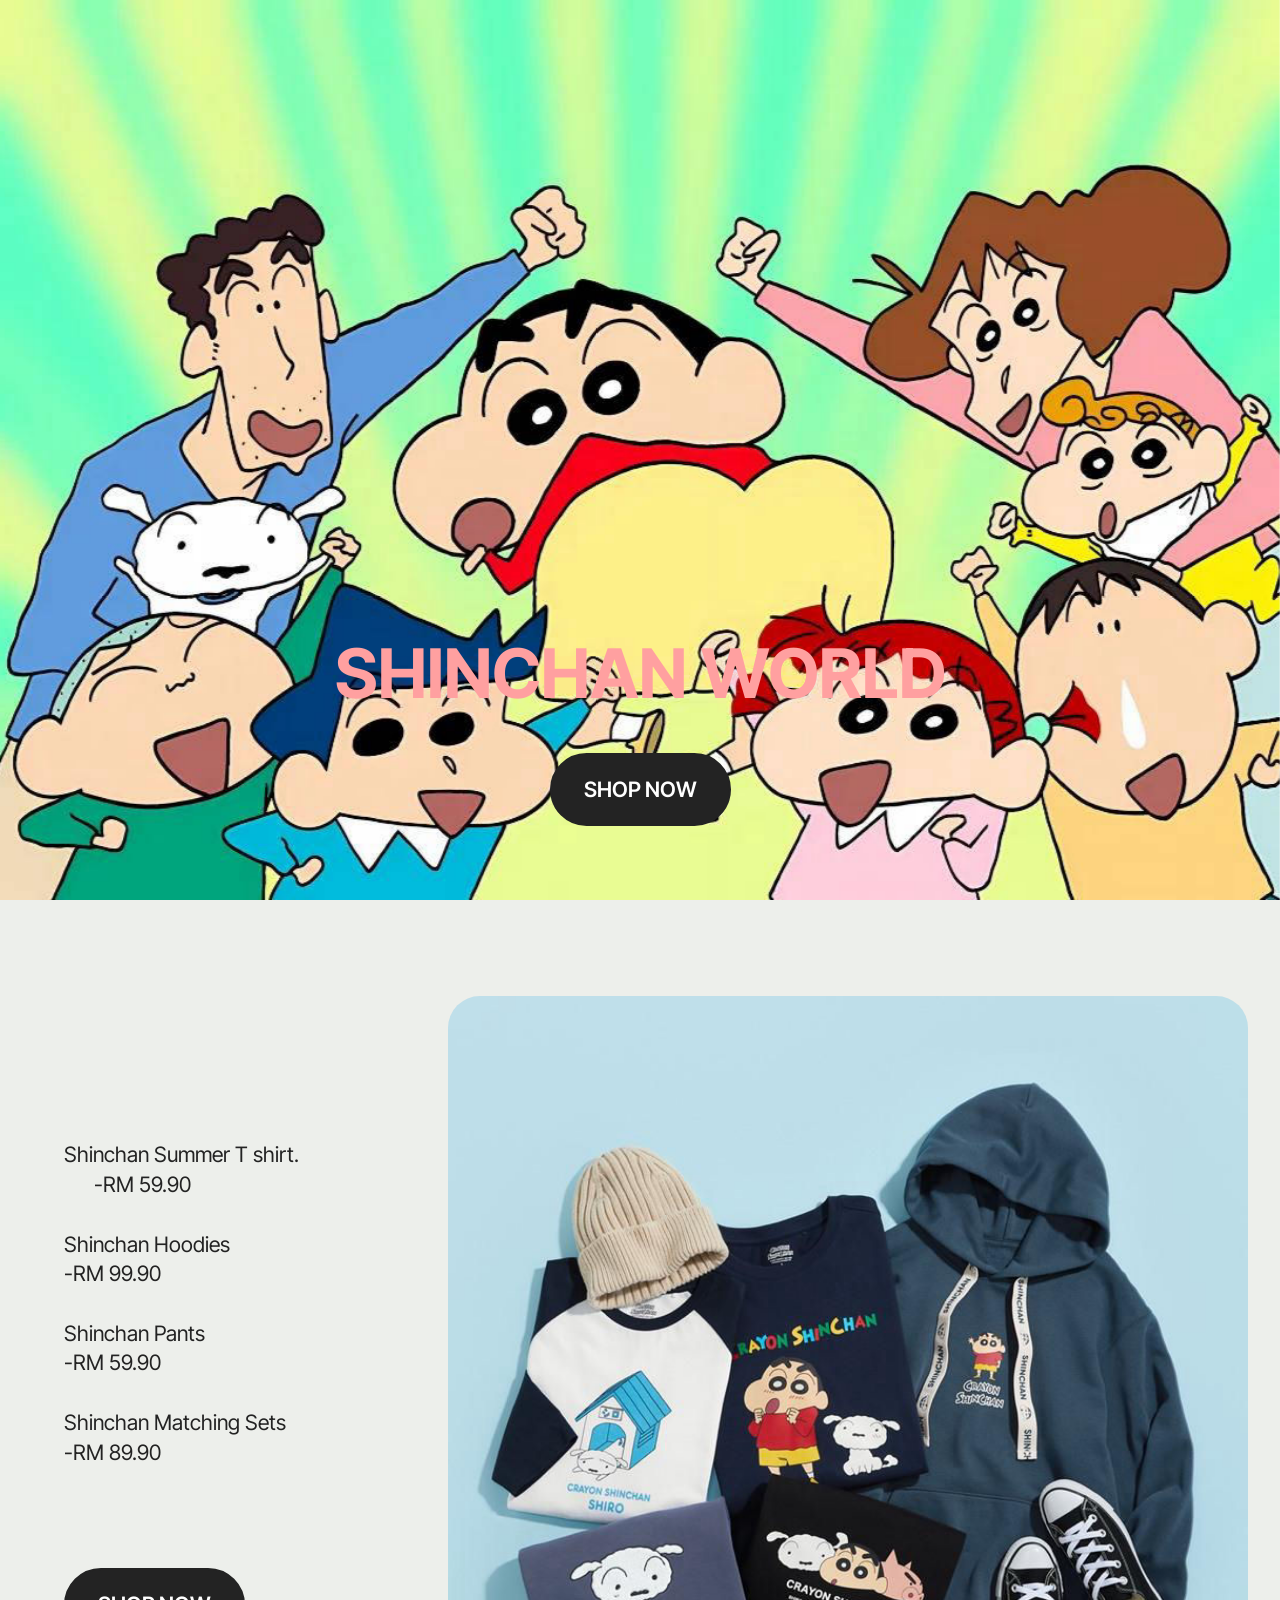
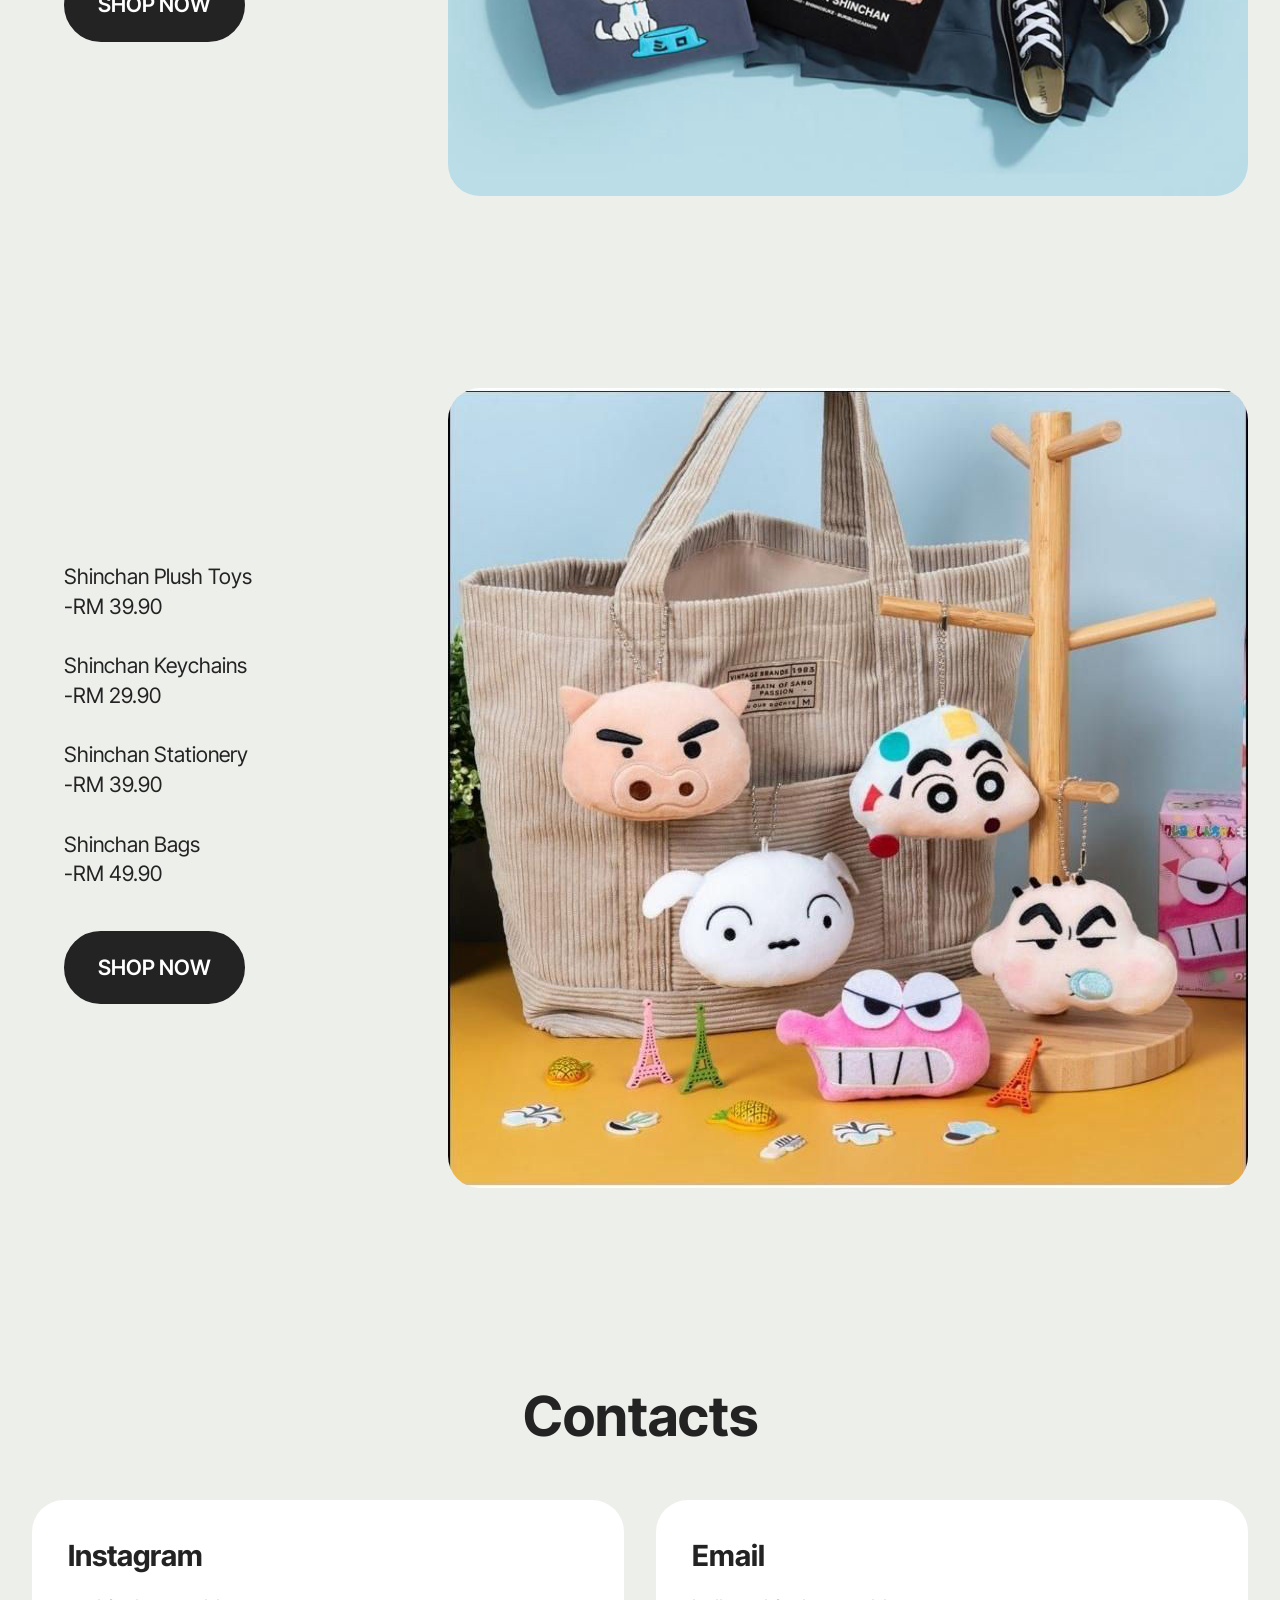
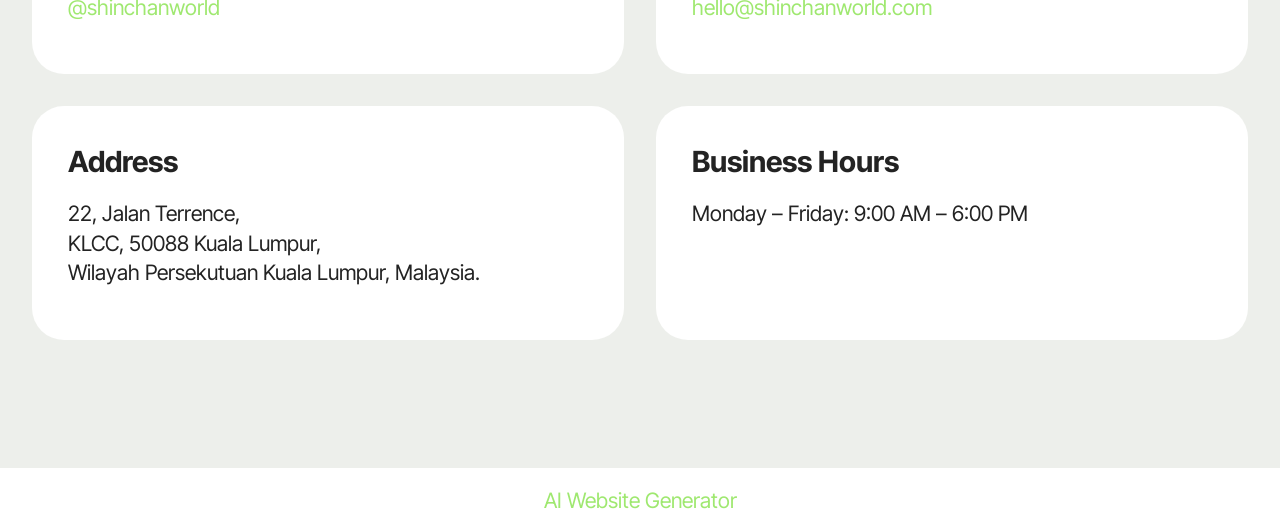
==== page1.html @ 77123be6 "create github pages" ====
<!DOCTYPE html>
<html  >
<head>
  <!-- Site made with Mobirise Website Builder v6.1.12, https://mobirise.com -->
  <meta charset="UTF-8">
  <meta http-equiv="X-UA-Compatible" content="IE=edge">
  <meta name="generator" content="Mobirise v6.1.12, mobirise.com">
  <meta name="viewport" content="width=device-width, initial-scale=1, minimum-scale=1">
  <link rel="shortcut icon" href="assets/images/logo5.png" type="image/x-icon">
  <meta name="description" content="">
  
  
  <title>蜡笔小新</title>
  <link rel="stylesheet" href="assets/bootstrap/css/bootstrap.min.css">
  <link rel="stylesheet" href="assets/parallax/jarallax.css">
  <link rel="stylesheet" href="assets/theme/css/style.css">
  <link rel="preload" href="https://fonts.googleapis.com/css?family=Inter+Tight:100,200,300,400,500,600,700,800,900,100i,200i,300i,400i,500i,600i,700i,800i,900i&display=swap" as="style" onload="this.onload=null;this.rel='stylesheet'">
  <noscript><link rel="stylesheet" href="https://fonts.googleapis.com/css?family=Inter+Tight:100,200,300,400,500,600,700,800,900,100i,200i,300i,400i,500i,600i,700i,800i,900i&display=swap"></noscript>
  <link rel="preload" as="style" href="assets/mobirise/css/mbr-additional.css?v=cLfAwu"><link rel="stylesheet" href="assets/mobirise/css/mbr-additional.css?v=cLfAwu" type="text/css">

  
  
  
</head>
<body>
  
  <section data-bs-version="5.1" class="header16 cid-vxNIsSU00Y mbr-fullscreen mbr-parallax-background" id="header17-8">
  
  
  <div class="container-fluid">
    <div class="row">
      <div class="content-wrap col-12 col-md-12">
        <h1 class="mbr-section-title mbr-fonts-style mbr-white mb-4 display-1">
          <strong><br>SHINCHAN WORLD</strong></h1>
        
        
        <div class="mbr-section-btn"><a class="btn btn-black display-7" href="https://mobiri.se">SHOP NOW</a></div>
      </div>
    </div>
  </div>
</section>

<section data-bs-version="5.1" class="header1 cid-vxNN1zVrYu" id="header01-9">
	

	
	

	<div class="container-fluid">
		<div class="row justify-content-center">
			<div class="col-12 col-md-12 col-lg-8 image-wrapper">
				<img class="w-100" src="assets/images/shinchan2-760x760.jpg" alt="Mobirise Website Builder">
			</div>
			<div class="col-12 col-lg col-md-12">
				<div class="text-wrapper align-left">
					
					<p class="mbr-text mbr-fonts-style mb-4 display-7">Shinchan Summer T shirt.&nbsp; &nbsp; &nbsp; &nbsp; &nbsp; &nbsp; &nbsp; &nbsp; &nbsp; &nbsp; &nbsp; &nbsp; -RM 59.90<br><br>Shinchan&nbsp;Hoodies<br>-RM 99.90<br><br>Shinchan Pants<br>-RM 59.90<br><br>Shinchan Matching Sets<br>-RM 89.90<br><br><br></p>
					<div class="mbr-section-btn mt-3"><a class="btn btn-black display-7" href="https://mobiri.se">SHOP NOW</a></div>
				</div>
			</div>
		</div>
	</div>
</section>

<section data-bs-version="5.1" class="header1 cid-vxNNiabWDd" id="header01-a">
	

	
	

	<div class="container-fluid">
		<div class="row justify-content-center">
			<div class="col-12 col-md-12 col-lg-8 image-wrapper">
				<img class="w-100" src="assets/images/shinchan3-800x800.jpg" alt="Mobirise Website Builder">
			</div>
			<div class="col-12 col-lg col-md-12">
				<div class="text-wrapper align-left">
					
					<p class="mbr-text mbr-fonts-style mb-4 display-7">Shinchan Plush Toys<br>-RM 39.90<br><br>Shinchan Keychains<br>-RM 29.90<br><br>Shinchan Stationery<br>-RM 39.90<br><br>Shinchan Bags<br>-RM 49.90</p>
					<div class="mbr-section-btn mt-3"><a class="btn btn-black display-7" href="https://mobiri.se">SHOP NOW</a></div>
				</div>
			</div>
		</div>
	</div>
</section>

<section data-bs-version="5.1" class="contacts01 cid-vxNNrkTRmN" id="contacts01-b">
    

    
    
    <div class="container">
        <div class="row justify-content-center">
            <div class="col-12 content-head">
                <div class="mbr-section-head mb-5">
                    <h3 class="mbr-section-title mbr-fonts-style align-center mb-0 display-2">
                        <strong>Contacts</strong>
                    </h3>
                    
                </div>
            </div>
        </div>
        <div class="row">
            <div class="item features-without-image col-12 col-md-6 active">
                <div class="item-wrapper">
                    <div class="text-wrapper">
                        <h6 class="card-title mbr-fonts-style mb-3 display-5">
                            <strong>Instagram</strong>
                        </h6>
                        <p class="mbr-text mbr-fonts-style display-7">
                            <a href="tel:+12345678910" class="text-primary">@shinchanworld</a>
                        </p>
                    </div>
                </div>
            </div>
            <div class="item features-without-image col-12 col-md-6">
                <div class="item-wrapper">
                    <div class="text-wrapper">
                        <h6 class="card-title mbr-fonts-style mb-3 display-5">
                            <strong>Email</strong>
                        </h6>
                        <p class="mbr-text mbr-fonts-style display-7">
                            <a href="mailto:info@site.com" class="text-primary">hello@shinchanworld.com</a>
                        </p>
                    </div>
                </div>
            </div>
            <div class="item features-without-image col-12 col-md-6">
                <div class="item-wrapper">
                    <div class="text-wrapper">
                        <h6 class="card-title mbr-fonts-style mb-3 display-5">
                            <strong>Address</strong>
                        </h6>
                        <p class="mbr-text mbr-fonts-style display-7">22, Jalan Terrence,<br>KLCC, 50088 Kuala Lumpur,<br>Wilayah Persekutuan Kuala Lumpur, Malaysia.</p>
                    </div>
                </div>
            </div>
            <div class="item features-without-image col-12 col-md-6">
                <div class="item-wrapper">
                    <div class="text-wrapper">
                        <h6 class="card-title mbr-fonts-style mb-3 display-5"><strong>Business Hours</strong></h6>
                        <p class="mbr-text mbr-fonts-style display-7">
                            Monday – Friday: 9:00 AM – 6:00 PM
                        </p>
                    </div>
                </div>
            </div>
        </div>
    </div>
</section><section class="display-7" style="padding: 0;align-items: center;justify-content: center;flex-wrap: wrap;    align-content: center;display: flex;position: relative;height: 4rem;"><a href="https://mobiri.se/5185870" style="flex: 1 1;height: 4rem;position: absolute;width: 100%;z-index: 1;"><img alt="" style="height: 4rem;" src="[data-uri]"></a><p style="margin: 0;text-align: center;" class="display-7">&#8204;</p><a style="z-index:1" href="https://mobirise.com/builder/ai-website-generator.html">AI Website Generator</a></section><script src="assets/bootstrap/js/bootstrap.bundle.min.js"></script>  <script src="assets/parallax/jarallax.js"></script>  <script src="assets/smoothscroll/smooth-scroll.js"></script>  <script src="assets/ytplayer/index.js"></script>  <script src="assets/theme/js/script.js"></script>  
  
  
</body>
</html>
---- assets/parallax/jarallax.css ----
.jarallax {
    position: relative;
    z-index: 0;
}
.jarallax > .jarallax-img {
    position: absolute;
    object-fit: cover;
    /* support for plugin https://github.com/bfred-it/object-fit-images */
    font-family: 'object-fit: cover;';
    top: 0;
    left: 0;
    width: 100%;
    height: 100%;
    z-index: -1;
}
---- assets/theme/css/style.css ----
@charset "UTF-8";
section {
  background-color: #ffffff;
}

body {
  font-style: normal;
  line-height: 1.5;
  font-weight: 400;
  color: #232323;
  position: relative;
}

button {
  background-color: transparent;
  border-color: transparent;
}

.embla__button,
.carousel-control {
  background-color: #edefea !important;
  opacity: 0.8 !important;
  color: #464845 !important;
  border-color: #edefea !important;
}

.carousel .close,
.modalWindow .close {
  background-color: #edefea !important;
  color: #464845 !important;
  border-color: #edefea !important;
  opacity: 0.8 !important;
}

.carousel .close:hover,
.modalWindow .close:hover {
  opacity: 1 !important;
}

.carousel-indicators li {
  background-color: #edefea !important;
  border: 2px solid #464845 !important;
}

.carousel-indicators li:hover,
.carousel-indicators li:active {
  opacity: 0.8 !important;
}

.embla__button:hover,
.carousel-control:hover {
  background-color: #edefea !important;
  opacity: 1 !important;
}

.modalWindow-video-container {
  height: 80%;
}

section,
.container,
.container-fluid {
  position: relative;
  word-wrap: break-word;
}

a.mbr-iconfont:hover {
  text-decoration: none;
}

.article .lead p,
.article .lead ul,
.article .lead ol,
.article .lead pre,
.article .lead blockquote {
  margin-bottom: 0;
}

a {
  font-style: normal;
  font-weight: 400;
  cursor: pointer;
}
a, a:hover {
  text-decoration: none;
}

.mbr-section-title {
  font-style: normal;
  line-height: 1.3;
}

.mbr-section-subtitle {
  line-height: 1.3;
}

.mbr-text {
  font-style: normal;
  line-height: 1.7;
}

h1,
h2,
h3,
h4,
h5,
h6,
.display-1,
.display-2,
.display-4,
.display-5,
.display-7,
span,
p,
a {
  line-height: 1;
  word-break: break-word;
  word-wrap: break-word;
  font-weight: 400;
}

b,
strong {
  font-weight: bold;
}

input:-webkit-autofill, input:-webkit-autofill:hover, input:-webkit-autofill:focus, input:-webkit-autofill:active {
  transition-delay: 9999s;
  -webkit-transition-property: background-color, color;
  transition-property: background-color, color;
}

textarea[type=hidden] {
  display: none;
}

section {
  background-position: 50% 50%;
  background-repeat: no-repeat;
  background-size: cover;
}
section .mbr-background-video,
section .mbr-background-video-preview {
  position: absolute;
  bottom: 0;
  left: 0;
  right: 0;
  top: 0;
}

.hidden {
  visibility: hidden;
}

.mbr-z-index20 {
  z-index: 20;
}

/*! Base colors */
.mbr-white {
  color: #ffffff;
}

.mbr-black {
  color: #111111;
}

.mbr-bg-white {
  background-color: #ffffff;
}

.mbr-bg-black {
  background-color: #000000;
}

/*! Text-aligns */
.align-left {
  text-align: left;
}

.align-center {
  text-align: center;
}

.align-right {
  text-align: right;
}

/*! Font-weight  */
.mbr-light {
  font-weight: 300;
}

.mbr-regular {
  font-weight: 400;
}

.mbr-semibold {
  font-weight: 500;
}

.mbr-bold {
  font-weight: 700;
}

/*! Media  */
.media-content {
  flex-basis: 100%;
}

.media-container-row {
  display: flex;
  flex-direction: row;
  flex-wrap: wrap;
  justify-content: center;
  align-content: center;
  align-items: start;
}
.media-container-row .media-size-item {
  width: 400px;
}

.media-container-column {
  display: flex;
  flex-direction: column;
  flex-wrap: wrap;
  justify-content: center;
  align-content: center;
  align-items: stretch;
}
.media-container-column > * {
  width: 100%;
}

@media (min-width: 992px) {
  .media-container-row {
    flex-wrap: nowrap;
  }
}
figure {
  margin-bottom: 0;
  overflow: hidden;
}

figure[mbr-media-size] {
  transition: width 0.1s;
}

img,
iframe {
  display: block;
  width: 100%;
}

.card {
  background-color: transparent;
  border: none;
}

.card-box {
  width: 100%;
}

.card-img {
  text-align: center;
  flex-shrink: 0;
  -webkit-flex-shrink: 0;
}

.media {
  max-width: 100%;
  margin: 0 auto;
}

.mbr-figure {
  align-self: center;
}

.media-container > div {
  max-width: 100%;
}

.mbr-figure img,
.card-img img {
  width: 100%;
}

@media (max-width: 991px) {
  .media-size-item {
    width: auto !important;
  }
  .media {
    width: auto;
  }
  .mbr-figure {
    width: 100% !important;
  }
}
/*! Buttons */
.mbr-section-btn {
  margin-left: -0.6rem;
  margin-right: -0.6rem;
  font-size: 0;
}

.btn {
  font-weight: 600;
  border-width: 1px;
  font-style: normal;
  margin: 0.6rem 0.6rem;
  white-space: normal;
  transition: all 0.2s ease-in-out;
  display: inline-flex;
  align-items: center;
  justify-content: center;
  word-break: break-word;
}

.btn-sm {
  font-weight: 600;
  letter-spacing: 0px;
  transition: all 0.3s ease-in-out;
}

.btn-md {
  font-weight: 600;
  letter-spacing: 0px;
  transition: all 0.3s ease-in-out;
}

.btn-lg {
  font-weight: 600;
  letter-spacing: 0px;
  transition: all 0.3s ease-in-out;
}

.btn-form {
  margin: 0;
}
.btn-form:hover {
  cursor: pointer;
}

nav .mbr-section-btn {
  margin-left: 0rem;
  margin-right: 0rem;
}

/*! Btn icon margin */
.btn .mbr-iconfont,
.btn.btn-sm .mbr-iconfont {
  order: 1;
  cursor: pointer;
  margin-left: 0.5rem;
  vertical-align: sub;
}

.btn.btn-md .mbr-iconfont,
.btn.btn-md .mbr-iconfont {
  margin-left: 0.8rem;
}

.mbr-regular {
  font-weight: 400;
}

.mbr-semibold {
  font-weight: 500;
}

.mbr-bold {
  font-weight: 700;
}

[type=submit] {
  -webkit-appearance: none;
}

/*! Full-screen */
.mbr-fullscreen .mbr-overlay {
  min-height: 100vh;
}

.mbr-fullscreen {
  display: flex;
  display: -moz-flex;
  display: -ms-flex;
  display: -o-flex;
  align-items: center;
  min-height: 100vh;
  padding-top: 3rem;
  padding-bottom: 3rem;
}

/*! Map */
.map {
  height: 25rem;
  position: relative;
}
.map iframe {
  width: 100%;
  height: 100%;
}

/*! Scroll to top arrow */
.mbr-arrow-up {
  bottom: 25px;
  right: 90px;
  position: fixed;
  text-align: right;
  z-index: 5000;
  color: #ffffff;
  font-size: 22px;
}

.mbr-arrow-up a {
  background: rgba(0, 0, 0, 0.2);
  border-radius: 50%;
  color: #fff;
  display: inline-block;
  height: 60px;
  width: 60px;
  border: 2px solid #fff;
  outline-style: none !important;
  position: relative;
  text-decoration: none;
  transition: all 0.3s ease-in-out;
  cursor: pointer;
  text-align: center;
}
.mbr-arrow-up a:hover {
  background-color: rgba(0, 0, 0, 0.4);
}
.mbr-arrow-up a i {
  line-height: 60px;
}

.mbr-arrow-up-icon {
  display: block;
  color: #fff;
}

.mbr-arrow-up-icon::before {
  content: "›";
  display: inline-block;
  font-family: serif;
  font-size: 22px;
  line-height: 1;
  font-style: normal;
  position: relative;
  top: 6px;
  left: -4px;
  transform: rotate(-90deg);
}

/*! Arrow Down */
.mbr-arrow {
  position: absolute;
  bottom: 45px;
  left: 50%;
  width: 60px;
  height: 60px;
  cursor: pointer;
  background-color: rgba(80, 80, 80, 0.5);
  border-radius: 50%;
  transform: translateX(-50%);
}
@media (max-width: 767px) {
  .mbr-arrow {
    display: none;
  }
}
.mbr-arrow > a {
  display: inline-block;
  text-decoration: none;
  outline-style: none;
  animation: arrowdown 1.7s ease-in-out infinite;
  color: #ffffff;
}
.mbr-arrow > a > i {
  position: absolute;
  top: -2px;
  left: 15px;
  font-size: 2rem;
}

#scrollToTop a i::before {
  content: "";
  position: absolute;
  display: block;
  border-bottom: 2.5px solid #fff;
  border-left: 2.5px solid #fff;
  width: 27.8%;
  height: 27.8%;
  left: 50%;
  top: 51%;
  transform: translateY(-30%) translateX(-50%) rotate(135deg);
}

@keyframes arrowdown {
  0% {
    transform: translateY(0px);
  }
  50% {
    transform: translateY(-5px);
  }
  100% {
    transform: translateY(0px);
  }
}
@media (max-width: 500px) {
  .mbr-arrow-up {
    left: 0;
    right: 0;
    text-align: center;
  }
}
/*Gradients animation*/
@keyframes gradient-animation {
  from {
    background-position: 0% 100%;
    animation-timing-function: ease-in-out;
  }
  to {
    background-position: 100% 0%;
    animation-timing-function: ease-in-out;
  }
}
.bg-gradient {
  background-size: 200% 200%;
  animation: gradient-animation 5s infinite alternate;
  -webkit-animation: gradient-animation 5s infinite alternate;
}

.menu .navbar-brand {
  display: -webkit-flex;
}
.menu .navbar-brand span {
  display: flex;
  display: -webkit-flex;
}
.menu .navbar-brand .navbar-caption-wrap {
  display: -webkit-flex;
}
.menu .navbar-brand .navbar-logo img {
  display: -webkit-flex;
  width: auto;
}
@media (min-width: 768px) and (max-width: 991px) {
  .menu .navbar-toggleable-sm .navbar-nav {
    display: -ms-flexbox;
  }
}
@media (max-width: 991px) {
  .menu .navbar-collapse {
    max-height: 93.5vh;
  }
  .menu .navbar-collapse.show {
    overflow: auto;
  }
}
@media (min-width: 992px) {
  .menu .navbar-nav.nav-dropdown {
    display: -webkit-flex;
  }
  .menu .navbar-toggleable-sm .navbar-collapse {
    display: -webkit-flex !important;
  }
  .menu .collapsed .navbar-collapse {
    max-height: 93.5vh;
  }
  .menu .collapsed .navbar-collapse.show {
    overflow: auto;
  }
}
@media (max-width: 767px) {
  .menu .navbar-collapse {
    max-height: 80vh;
  }
}

.nav-link .mbr-iconfont {
  margin-right: 0.5rem;
}

.navbar {
  display: -webkit-flex;
  -webkit-flex-wrap: wrap;
  -webkit-align-items: center;
  -webkit-justify-content: space-between;
}

.navbar-collapse {
  -webkit-flex-basis: 100%;
  -webkit-flex-grow: 1;
  -webkit-align-items: center;
}

.nav-dropdown .link {
  padding: 0.667em 1.667em !important;
  margin: 0 !important;
}

.nav {
  display: -webkit-flex;
  -webkit-flex-wrap: wrap;
}

.row {
  display: -webkit-flex;
  -webkit-flex-wrap: wrap;
}

.justify-content-center {
  -webkit-justify-content: center;
}

.form-inline {
  display: -webkit-flex;
}

.card-wrapper {
  -webkit-flex: 1;
}

.carousel-control {
  z-index: 10;
  display: -webkit-flex;
}

.carousel-controls {
  display: -webkit-flex;
}

.media {
  display: -webkit-flex;
}

.form-group:focus {
  outline: none;
}

.jq-selectbox__select {
  padding: 7px 0;
  position: relative;
}

.jq-selectbox__dropdown {
  overflow: hidden;
  border-radius: 10px;
  position: absolute;
  top: 100%;
  left: 0 !important;
  width: 100% !important;
}

.jq-selectbox__trigger-arrow {
  right: 0;
  transform: translateY(-50%);
}

.jq-selectbox li {
  padding: 1.07em 0.5em;
}

input[type=range] {
  padding-left: 0 !important;
  padding-right: 0 !important;
}

.modal-dialog,
.modal-content {
  height: 100%;
}

.modal-dialog .carousel-inner {
  height: calc(100vh - 1.75rem);
}
@media (max-width: 575px) {
  .modal-dialog .carousel-inner {
    height: calc(100vh - 1rem);
  }
}

.carousel-item {
  text-align: center;
}

.carousel-item img {
  margin: auto;
}

.navbar-toggler {
  align-self: flex-start;
  padding: 0.25rem 0.75rem;
  font-size: 1.25rem;
  line-height: 1;
  background: transparent;
  border: 1px solid transparent;
  border-radius: 0.25rem;
}

.navbar-toggler:focus,
.navbar-toggler:hover {
  text-decoration: none;
  box-shadow: none;
}

.navbar-toggler-icon {
  display: inline-block;
  width: 1.5em;
  height: 1.5em;
  vertical-align: middle;
  content: "";
  background: no-repeat center center;
  background-size: 100% 100%;
}

.navbar-toggler-left {
  position: absolute;
  left: 1rem;
}

.navbar-toggler-right {
  position: absolute;
  right: 1rem;
}

.card-img {
  width: auto;
}

.menu .navbar.collapsed:not(.beta-menu) {
  flex-direction: column;
}

.carousel-item.active,
.carousel-item-next,
.carousel-item-prev {
  display: flex;
}

.note-air-layout .dropup .dropdown-menu,
.note-air-layout .navbar-fixed-bottom .dropdown .dropdown-menu {
  bottom: initial !important;
}

html,
body {
  height: auto;
  min-height: 100vh;
}

.dropup .dropdown-toggle::after {
  display: none;
}

.form-asterisk {
  font-family: initial;
  position: absolute;
  top: -2px;
  font-weight: normal;
}

.form-control-label {
  position: relative;
  cursor: pointer;
  margin-bottom: 0.357em;
  padding: 0;
}

.alert {
  color: #ffffff;
  border-radius: 0;
  border: 0;
  font-size: 1.1rem;
  line-height: 1.5;
  margin-bottom: 1.875rem;
  padding: 1.25rem;
  position: relative;
  text-align: center;
}
.alert.alert-form::after {
  background-color: inherit;
  bottom: -7px;
  content: "";
  display: block;
  height: 14px;
  left: 50%;
  margin-left: -7px;
  position: absolute;
  transform: rotate(45deg);
  width: 14px;
}

.form-control {
  background-color: #ffffff;
  background-clip: border-box;
  color: #232323;
  line-height: 1rem !important;
  height: auto;
  padding: 1.2rem 2rem;
  transition: border-color 0.25s ease 0s;
  border: 1px solid transparent !important;
  border-radius: 4px;
  box-shadow: rgba(0, 0, 0, 0.07) 0px 1px 1px 0px, rgba(0, 0, 0, 0.07) 0px 1px 3px 0px, rgba(0, 0, 0, 0.03) 0px 0px 0px 1px;
}
.form-active .form-control:invalid {
  border-color: red;
}

.row > * {
  padding-right: 1rem;
  padding-left: 1rem;
}

form .row {
  margin-left: -0.6rem;
  margin-right: -0.6rem;
}
form .row [class*=col] {
  padding-left: 0.6rem;
  padding-right: 0.6rem;
}

form .mbr-section-btn {
  padding-left: 0.6rem;
  padding-right: 0.6rem;
}

form .form-check-input {
  margin-top: 0.5;
}

textarea.form-control {
  line-height: 1.5rem !important;
}

.form-group {
  margin-bottom: 1.2rem;
}

.form-control,
form .btn {
  min-height: 48px;
}

.gdpr-block label span.textGDPR input[name=gdpr] {
  top: 7px;
}

.form-control:focus {
  box-shadow: none;
}

:focus {
  outline: none;
}

.mbr-overlay {
  background-color: #000;
  bottom: 0;
  left: 0;
  opacity: 0.5;
  position: absolute;
  right: 0;
  top: 0;
  z-index: 0;
  pointer-events: none;
}

blockquote {
  font-style: italic;
  padding: 3rem;
  font-size: 1.09rem;
  position: relative;
  border-left: 3px solid;
}

ul,
ol,
pre,
blockquote {
  margin-bottom: 2.3125rem;
}

.mt-4 {
  margin-top: 2rem !important;
}

.mb-4 {
  margin-bottom: 2rem !important;
}

.container,
.container-fluid {
  padding-left: 16px;
  padding-right: 16px;
}

.row {
  margin-left: -16px;
  margin-right: -16px;
}
.row > [class*=col] {
  padding-left: 16px;
  padding-right: 16px;
}

@media (min-width: 992px) {
  .container-fluid {
    padding-left: 32px;
    padding-right: 32px;
  }
}
@media (max-width: 991px) {
  .mbr-container {
    padding-left: 16px;
    padding-right: 16px;
  }
}
.app-video-wrapper > img {
  opacity: 1;
}

.app-video-wrapper {
  background: transparent;
}

.item {
  position: relative;
}

.dropdown-menu .dropdown-menu {
  left: 100%;
}

.dropdown-item + .dropdown-menu {
  display: none;
}

.dropdown-item:hover + .dropdown-menu,
.dropdown-menu:hover {
  display: block;
}

@media (min-aspect-ratio: 16/9) {
  .mbr-video-foreground {
    height: 300% !important;
    top: -100% !important;
  }
}
@media (max-aspect-ratio: 16/9) {
  .mbr-video-foreground {
    width: 300% !important;
    left: -100% !important;
  }
}.engine {
	position: absolute;
	text-indent: -2400px;
	text-align: center;
	padding: 0;
	top: 0;
	left: -2400px;
}
---- assets/mobirise/css/mbr-additional.css ----
.btn {
  border-width: 2px;
}
img,
.card-wrap,
.card-wrapper,
.video-wrapper,
.mbr-figure iframe,
.google-map iframe,
.slide-content,
.plan,
.card,
.item-wrapper,
.item-wrapper .mbr-overlay {
  border-radius: 2rem !important;
}
.video-wrapper {
  overflow: hidden;
}
body {
  font-family: Inter Tight;
}
.display-1 {
  font-family: 'Inter Tight', sans-serif;
  font-size: 5rem;
  line-height: 1;
}
.display-1 > .mbr-iconfont {
  font-size: 6.25rem;
}
.display-2 {
  font-family: 'Inter Tight', sans-serif;
  font-size: 4rem;
  line-height: 1;
}
.display-2 > .mbr-iconfont {
  font-size: 5rem;
}
.display-4 {
  font-family: 'Inter Tight', sans-serif;
  font-size: 1.4rem;
  line-height: 1.5;
}
.display-4 > .mbr-iconfont {
  font-size: 1.75rem;
}
.display-5 {
  font-family: 'Inter Tight', sans-serif;
  font-size: 2rem;
  line-height: 1.5;
}
.display-5 > .mbr-iconfont {
  font-size: 2.5rem;
}
.display-7 {
  font-family: 'Inter Tight', sans-serif;
  font-size: 1.4rem;
  line-height: 1.3;
}
.display-7 > .mbr-iconfont {
  font-size: 1.75rem;
}
/* ---- Fluid typography for mobile devices ---- */
/* 1.4 - font scale ratio ( bootstrap == 1.42857 ) */
/* 100vw - current viewport width */
/* (48 - 20)  48 == 48rem == 768px, 20 == 20rem == 320px(minimal supported viewport) */
/* 0.65 - min scale variable, may vary */
@media (max-width: 992px) {
  .display-1 {
    font-size: 4rem;
  }
}
@media (max-width: 768px) {
  .display-1 {
    font-size: 3.5rem;
    font-size: calc( 2.4rem + (5 - 2.4) * ((100vw - 20rem) / (48 - 20)));
    line-height: calc( 1.1 * (2.4rem + (5 - 2.4) * ((100vw - 20rem) / (48 - 20))));
  }
  .display-2 {
    font-size: 3.2rem;
    font-size: calc( 2.05rem + (4 - 2.05) * ((100vw - 20rem) / (48 - 20)));
    line-height: calc( 1.3 * (2.05rem + (4 - 2.05) * ((100vw - 20rem) / (48 - 20))));
  }
  .display-4 {
    font-size: 1.12rem;
    font-size: calc( 1.14rem + (1.4 - 1.14) * ((100vw - 20rem) / (48 - 20)));
    line-height: calc( 1.4 * (1.14rem + (1.4 - 1.14) * ((100vw - 20rem) / (48 - 20))));
  }
  .display-5 {
    font-size: 1.6rem;
    font-size: calc( 1.35rem + (2 - 1.35) * ((100vw - 20rem) / (48 - 20)));
    line-height: calc( 1.4 * (1.35rem + (2 - 1.35) * ((100vw - 20rem) / (48 - 20))));
  }
  .display-7 {
    font-size: 1.12rem;
    font-size: calc( 1.14rem + (1.4 - 1.14) * ((100vw - 20rem) / (48 - 20)));
    line-height: calc( 1.4 * (1.14rem + (1.4 - 1.14) * ((100vw - 20rem) / (48 - 20))));
  }
}
@media (min-width: 992px) and (max-width: 1400px) {
  .display-1 {
    font-size: 3.5rem;
    font-size: calc( 2.4rem + (5 - 2.4) * ((100vw - 62rem) / (87 - 62)));
    line-height: calc( 1.1 * (2.4rem + (5 - 2.4) * ((100vw - 62rem) / (87 - 62))));
  }
  .display-2 {
    font-size: 3.2rem;
    font-size: calc( 2.05rem + (4 - 2.05) * ((100vw - 62rem) / (87 - 62)));
    line-height: calc( 1.3 * (2.05rem + (4 - 2.05) * ((100vw - 62rem) / (87 - 62))));
  }
  .display-4 {
    font-size: 1.12rem;
    font-size: calc( 1.14rem + (1.4 - 1.14) * ((100vw - 62rem) / (87 - 62)));
    line-height: calc( 1.4 * (1.14rem + (1.4 - 1.14) * ((100vw - 62rem) / (87 - 62))));
  }
  .display-5 {
    font-size: 1.6rem;
    font-size: calc( 1.35rem + (2 - 1.35) * ((100vw - 62rem) / (87 - 62)));
    line-height: calc( 1.4 * (1.35rem + (2 - 1.35) * ((100vw - 62rem) / (87 - 62))));
  }
  .display-7 {
    font-size: 1.12rem;
    font-size: calc( 1.14rem + (1.4 - 1.14) * ((100vw - 62rem) / (87 - 62)));
    line-height: calc( 1.4 * (1.14rem + (1.4 - 1.14) * ((100vw - 62rem) / (87 - 62))));
  }
}
/* Buttons */
.btn {
  padding: 1.25rem 2rem;
  border-radius: 4px;
}
@media (max-width: 767px) {
  .btn {
    padding: 0.75rem 1.5rem;
  }
}
.btn-sm {
  padding: 0.6rem 1.2rem;
  border-radius: 4px;
}
.btn-md {
  padding: 0.6rem 1.2rem;
  border-radius: 4px;
}
.btn-lg {
  padding: 1.25rem 2rem;
  border-radius: 4px;
}
.bg-primary {
  background-color: #9fe870 !important;
}
.bg-success {
  background-color: #3a341c !important;
}
.bg-info {
  background-color: #320707 !important;
}
.bg-warning {
  background-color: #a0e2e1 !important;
}
.bg-danger {
  background-color: #ffea64 !important;
}
.btn-primary,
.btn-primary:active {
  background-color: #9fe870 !important;
  border-color: #9fe870 !important;
  color: #264d0c !important;
  box-shadow: none;
}
.btn-primary:hover,
.btn-primary:focus,
.btn-primary.focus,
.btn-primary.active {
  color: inherit;
  background-color: #bcef9c !important;
  border-color: #bcef9c !important;
  box-shadow: none;
}
.btn-primary.disabled,
.btn-primary:disabled {
  color: #264d0c !important;
  background-color: #bcef9c !important;
  border-color: #bcef9c !important;
}
.btn-secondary,
.btn-secondary:active {
  background-color: #ffd7ef !important;
  border-color: #ffd7ef !important;
  color: #d70081 !important;
  box-shadow: none;
}
.btn-secondary:hover,
.btn-secondary:focus,
.btn-secondary.focus,
.btn-secondary.active {
  color: inherit;
  background-color: #ffffff !important;
  border-color: #ffffff !important;
  box-shadow: none;
}
.btn-secondary.disabled,
.btn-secondary:disabled {
  color: #d70081 !important;
  background-color: #ffffff !important;
  border-color: #ffffff !important;
}
.btn-info,
.btn-info:active {
  background-color: #320707 !important;
  border-color: #320707 !important;
  color: #ffffff !important;
  box-shadow: none;
}
.btn-info:hover,
.btn-info:focus,
.btn-info.focus,
.btn-info.active {
  color: inherit;
  background-color: #5f0d0d !important;
  border-color: #5f0d0d !important;
  box-shadow: none;
}
.btn-info.disabled,
.btn-info:disabled {
  color: #ffffff !important;
  background-color: #5f0d0d !important;
  border-color: #5f0d0d !important;
}
.btn-success,
.btn-success:active {
  background-color: #3a341c !important;
  border-color: #3a341c !important;
  color: #ffffff !important;
  box-shadow: none;
}
.btn-success:hover,
.btn-success:focus,
.btn-success.focus,
.btn-success.active {
  color: inherit;
  background-color: #5c532d !important;
  border-color: #5c532d !important;
  box-shadow: none;
}
.btn-success.disabled,
.btn-success:disabled {
  color: #ffffff !important;
  background-color: #5c532d !important;
  border-color: #5c532d !important;
}
.btn-warning,
.btn-warning:active {
  background-color: #a0e2e1 !important;
  border-color: #a0e2e1 !important;
  color: #1f6463 !important;
  box-shadow: none;
}
.btn-warning:hover,
.btn-warning:focus,
.btn-warning.focus,
.btn-warning.active {
  color: inherit;
  background-color: #c7eeed !important;
  border-color: #c7eeed !important;
  box-shadow: none;
}
.btn-warning.disabled,
.btn-warning:disabled {
  color: #1f6463 !important;
  background-color: #c7eeed !important;
  border-color: #c7eeed !important;
}
.btn-danger,
.btn-danger:active {
  background-color: #ffea64 !important;
  border-color: #ffea64 !important;
  color: #645600 !important;
  box-shadow: none;
}
.btn-danger:hover,
.btn-danger:focus,
.btn-danger.focus,
.btn-danger.active {
  color: inherit;
  background-color: #fff197 !important;
  border-color: #fff197 !important;
  box-shadow: none;
}
.btn-danger.disabled,
.btn-danger:disabled {
  color: #645600 !important;
  background-color: #fff197 !important;
  border-color: #fff197 !important;
}
.btn-white,
.btn-white:active {
  background-color: #eff0ec !important;
  border-color: #eff0ec !important;
  color: #757b62 !important;
  box-shadow: none;
}
.btn-white:hover,
.btn-white:focus,
.btn-white.focus,
.btn-white.active {
  color: inherit;
  background-color: #ffffff !important;
  border-color: #ffffff !important;
  box-shadow: none;
}
.btn-white.disabled,
.btn-white:disabled {
  color: #757b62 !important;
  background-color: #ffffff !important;
  border-color: #ffffff !important;
}
.btn-black,
.btn-black:active {
  background-color: #232323 !important;
  border-color: #232323 !important;
  color: #ffffff !important;
  box-shadow: none;
}
.btn-black:hover,
.btn-black:focus,
.btn-black.focus,
.btn-black.active {
  color: inherit;
  background-color: #3d3d3d !important;
  border-color: #3d3d3d !important;
  box-shadow: none;
}
.btn-black.disabled,
.btn-black:disabled {
  color: #ffffff !important;
  background-color: #3d3d3d !important;
  border-color: #3d3d3d !important;
}
.btn-primary-outline,
.btn-primary-outline:active {
  background-color: transparent !important;
  border-color: #9fe870;
  color: #9fe870;
}
.btn-primary-outline:hover,
.btn-primary-outline:focus,
.btn-primary-outline.focus,
.btn-primary-outline.active {
  color: #6ddc25 !important;
  background-color: transparent !important;
  border-color: #6ddc25 !important;
  box-shadow: none !important;
}
.btn-primary-outline.disabled,
.btn-primary-outline:disabled {
  color: #264d0c !important;
  background-color: #9fe870 !important;
  border-color: #9fe870 !important;
}
.btn-secondary-outline,
.btn-secondary-outline:active {
  background-color: transparent !important;
  border-color: #ffd7ef;
  color: #ffd7ef;
}
.btn-secondary-outline:hover,
.btn-secondary-outline:focus,
.btn-secondary-outline.focus,
.btn-secondary-outline.active {
  color: #ff80cc !important;
  background-color: transparent !important;
  border-color: #ff80cc !important;
  box-shadow: none !important;
}
.btn-secondary-outline.disabled,
.btn-secondary-outline:disabled {
  color: #d70081 !important;
  background-color: #ffd7ef !important;
  border-color: #ffd7ef !important;
}
.btn-info-outline,
.btn-info-outline:active {
  background-color: transparent !important;
  border-color: #320707;
  color: #320707;
}
.btn-info-outline:hover,
.btn-info-outline:focus,
.btn-info-outline.focus,
.btn-info-outline.active {
  color: #000000 !important;
  background-color: transparent !important;
  border-color: #000000 !important;
  box-shadow: none !important;
}
.btn-info-outline.disabled,
.btn-info-outline:disabled {
  color: #ffffff !important;
  background-color: #320707 !important;
  border-color: #320707 !important;
}
.btn-success-outline,
.btn-success-outline:active {
  background-color: transparent !important;
  border-color: #3a341c;
  color: #3a341c;
}
.btn-success-outline:hover,
.btn-success-outline:focus,
.btn-success-outline.focus,
.btn-success-outline.active {
  color: #000000 !important;
  background-color: transparent !important;
  border-color: #000000 !important;
  box-shadow: none !important;
}
.btn-success-outline.disabled,
.btn-success-outline:disabled {
  color: #ffffff !important;
  background-color: #3a341c !important;
  border-color: #3a341c !important;
}
.btn-warning-outline,
.btn-warning-outline:active {
  background-color: transparent !important;
  border-color: #a0e2e1;
  color: #a0e2e1;
}
.btn-warning-outline:hover,
.btn-warning-outline:focus,
.btn-warning-outline.focus,
.btn-warning-outline.active {
  color: #5ececc !important;
  background-color: transparent !important;
  border-color: #5ececc !important;
  box-shadow: none !important;
}
.btn-warning-outline.disabled,
.btn-warning-outline:disabled {
  color: #1f6463 !important;
  background-color: #a0e2e1 !important;
  border-color: #a0e2e1 !important;
}
.btn-danger-outline,
.btn-danger-outline:active {
  background-color: transparent !important;
  border-color: #ffea64;
  color: #ffea64;
}
.btn-danger-outline:hover,
.btn-danger-outline:focus,
.btn-danger-outline.focus,
.btn-danger-outline.active {
  color: #ffde0d !important;
  background-color: transparent !important;
  border-color: #ffde0d !important;
  box-shadow: none !important;
}
.btn-danger-outline.disabled,
.btn-danger-outline:disabled {
  color: #645600 !important;
  background-color: #ffea64 !important;
  border-color: #ffea64 !important;
}
.btn-black-outline,
.btn-black-outline:active {
  background-color: transparent !important;
  border-color: #232323;
  color: #232323;
}
.btn-black-outline:hover,
.btn-black-outline:focus,
.btn-black-outline.focus,
.btn-black-outline.active {
  color: #000000 !important;
  background-color: transparent !important;
  border-color: #000000 !important;
  box-shadow: none !important;
}
.btn-black-outline.disabled,
.btn-black-outline:disabled {
  color: #ffffff !important;
  background-color: #232323 !important;
  border-color: #232323 !important;
}
.btn-white-outline,
.btn-white-outline:active {
  background-color: transparent !important;
  border-color: #fafafa;
  color: #fafafa;
}
.btn-white-outline:hover,
.btn-white-outline:focus,
.btn-white-outline.focus,
.btn-white-outline.active {
  color: #cfcfcf !important;
  background-color: transparent !important;
  border-color: #cfcfcf !important;
  box-shadow: none !important;
}
.btn-white-outline.disabled,
.btn-white-outline:disabled {
  color: #7a7a7a !important;
  background-color: #fafafa !important;
  border-color: #fafafa !important;
}
.text-primary {
  color: #9fe870 !important;
}
.text-secondary {
  color: #ffd7ef !important;
}
.text-success {
  color: #3a341c !important;
}
.text-info {
  color: #320707 !important;
}
.text-warning {
  color: #a0e2e1 !important;
}
.text-danger {
  color: #ffea64 !important;
}
.text-white {
  color: #fafafa !important;
}
.text-black {
  color: #232323 !important;
}
a.text-primary:hover,
a.text-primary:focus,
a.text-primary.active {
  color: #66d022 !important;
}
a.text-secondary:hover,
a.text-secondary:focus,
a.text-secondary.active {
  color: #ff71c6 !important;
}
a.text-success:hover,
a.text-success:focus,
a.text-success.active {
  color: #000000 !important;
}
a.text-info:hover,
a.text-info:focus,
a.text-info.active {
  color: #000000 !important;
}
a.text-warning:hover,
a.text-warning:focus,
a.text-warning.active {
  color: #52cac8 !important;
}
a.text-danger:hover,
a.text-danger:focus,
a.text-danger.active {
  color: #fddb00 !important;
}
a.text-white:hover,
a.text-white:focus,
a.text-white.active {
  color: #c7c7c7 !important;
}
a.text-black:hover,
a.text-black:focus,
a.text-black.active {
  color: #000000 !important;
}
a[class*="text-"]:not(.nav-link):not(.dropdown-item):not([role]):not(.navbar-caption) {
  position: relative;
  background-image: transparent;
  background-size: 10000px 2px;
  background-repeat: no-repeat;
  background-position: 0px 1.2em;
  background-position: -10000px 1.2em;
}
a[class*="text-"]:not(.nav-link):not(.dropdown-item):not([role]):not(.navbar-caption):hover {
  transition: background-position 2s ease-in-out;
  background-image: linear-gradient(currentColor 50%, currentColor 50%);
  background-position: 0px 1.2em;
}
.nav-tabs .nav-link.active {
  color: #9fe870;
}
.nav-tabs .nav-link:not(.active) {
  color: #232323;
}
.alert-success {
  background-color: #70c770;
}
.alert-info {
  background-color: #320707;
}
.alert-warning {
  background-color: #a0e2e1;
}
.alert-danger {
  background-color: #ffea64;
}
.mbr-section-btn .btn:not(.btn-form) {
  border-radius: 100px;
}
.mbr-gallery-filter li a {
  border-radius: 100px !important;
}
.mbr-gallery-filter li.active .btn {
  background-color: #9fe870;
  border-color: #9fe870;
  color: #306310;
}
.mbr-gallery-filter li.active .btn:focus {
  box-shadow: none;
}
.nav-tabs .nav-link {
  border-radius: 100px !important;
}
a,
a:hover {
  color: #9fe870;
}
.mbr-plan-header.bg-primary .mbr-plan-subtitle,
.mbr-plan-header.bg-primary .mbr-plan-price-desc {
  color: #ffffff;
}
.mbr-plan-header.bg-success .mbr-plan-subtitle,
.mbr-plan-header.bg-success .mbr-plan-price-desc {
  color: #c0b27c;
}
.mbr-plan-header.bg-info .mbr-plan-subtitle,
.mbr-plan-header.bg-info .mbr-plan-price-desc {
  color: #f3abab;
}
.mbr-plan-header.bg-warning .mbr-plan-subtitle,
.mbr-plan-header.bg-warning .mbr-plan-price-desc {
  color: #ffffff;
}
.mbr-plan-header.bg-danger .mbr-plan-subtitle,
.mbr-plan-header.bg-danger .mbr-plan-price-desc {
  color: #ffffff;
}
/* Scroll to top button*/
.scrollToTop_wraper {
  display: none;
}
.form-control {
  font-family: 'Inter Tight', sans-serif;
  font-size: 1.4rem;
  line-height: 1.3;
  font-weight: 400;
  border-radius: 40px !important;
}
.form-control > .mbr-iconfont {
  font-size: 1.75rem;
}
.form-control:hover,
.form-control:focus {
  box-shadow: rgba(0, 0, 0, 0.07) 0px 1px 1px 0px, rgba(0, 0, 0, 0.07) 0px 1px 3px 0px, rgba(0, 0, 0, 0.03) 0px 0px 0px 1px;
  border-color: #9fe870 !important;
}
.form-control:-webkit-input-placeholder {
  font-family: 'Inter Tight', sans-serif;
  font-size: 1.4rem;
  line-height: 1.3;
  font-weight: 400;
}
.form-control:-webkit-input-placeholder > .mbr-iconfont {
  font-size: 1.75rem;
}
blockquote {
  border-color: #9fe870;
}
/* Forms */
.mbr-form .input-group-btn .btn {
  border-radius: 100px !important;
}
.mbr-form .input-group-btn .btn:hover {
  box-shadow: 0 10px 40px 0 rgba(0, 0, 0, 0.2);
}
.mbr-form .input-group-btn button[type="submit"] {
  border-radius: 100px !important;
  padding: 1rem 3rem;
}
.mbr-form .input-group-btn button[type="submit"]:hover {
  box-shadow: 0 10px 40px 0 rgba(0, 0, 0, 0.2);
}
.jq-selectbox li:hover,
.jq-selectbox li.selected {
  background-color: #9fe870;
  color: #000000;
}
.jq-number__spin {
  transition: 0.25s ease;
}
.jq-number__spin:hover {
  border-color: #9fe870;
}
.jq-selectbox .jq-selectbox__trigger-arrow,
.jq-number__spin.minus:after,
.jq-number__spin.plus:after {
  transition: 0.4s;
  border-top-color: #232323;
  border-bottom-color: #232323;
}
.jq-selectbox:hover .jq-selectbox__trigger-arrow,
.jq-number__spin.minus:hover:after,
.jq-number__spin.plus:hover:after {
  border-top-color: #9fe870;
  border-bottom-color: #9fe870;
}
.xdsoft_datetimepicker .xdsoft_calendar td.xdsoft_default,
.xdsoft_datetimepicker .xdsoft_calendar td.xdsoft_current,
.xdsoft_datetimepicker .xdsoft_timepicker .xdsoft_time_box > div > div.xdsoft_current {
  color: #000000 !important;
  background-color: #9fe870 !important;
  box-shadow: none !important;
}
.xdsoft_datetimepicker .xdsoft_calendar td:hover,
.xdsoft_datetimepicker .xdsoft_timepicker .xdsoft_time_box > div > div:hover {
  color: #000000 !important;
  background: #ffd7ef !important;
  box-shadow: none !important;
}
.lazy-bg {
  background-image: none !important;
}
.lazy-placeholder:not(section),
.lazy-none {
  display: block;
  position: relative;
  padding-bottom: 56.25%;
  width: 100%;
  height: auto;
}
iframe.lazy-placeholder,
.lazy-placeholder:after {
  content: '';
  position: absolute;
  width: 200px;
  height: 200px;
  background: transparent no-repeat center;
  background-size: contain;
  top: 50%;
  left: 50%;
  transform: translateX(-50%) translateY(-50%);
  background-image: url("data:image/svg+xml;charset=UTF-8,%3csvg width='32' height='32' viewBox='0 0 64 64' xmlns='http://www.w3.org/2000/svg' stroke='%239fe870' %3e%3cg fill='none' fill-rule='evenodd'%3e%3cg transform='translate(16 16)' stroke-width='2'%3e%3ccircle stroke-opacity='.5' cx='16' cy='16' r='16'/%3e%3cpath d='M32 16c0-9.94-8.06-16-16-16'%3e%3canimateTransform attributeName='transform' type='rotate' from='0 16 16' to='360 16 16' dur='1s' repeatCount='indefinite'/%3e%3c/path%3e%3c/g%3e%3c/g%3e%3c/svg%3e");
}
section.lazy-placeholder:after {
  opacity: 0.5;
}
body {
  overflow-x: hidden;
}
a {
  transition: color 0.6s;
}
@media (max-width: 1400px) {
  .container {
    max-width: 100%;
  }
}
@media (max-width: 1400px) and (min-width: 768px) {
  .container {
    padding-left: 32px;
    padding-right: 32px;
  }
}
@media (max-width: 1400px) and (min-width: 768px) {
  .container-fluid {
    padding-left: 32px;
    padding-right: 32px;
  }
}
@media (max-width: 767px) {
  .container-fluid {
    padding-left: 16px;
    padding-right: 16px;
  }
}
*:focus-visible {
  outline: red solid 2px !important;
  outline-offset: 2px !important;
  transition: outline 0.2s ease-in-out;
}
.cid-vx8OHKSLQX {
  display: flex;
  background-image: url("../../../assets/images/mbr.jpg");
}
.cid-vx8OHKSLQX .mbr-overlay {
  background-color: #f92c50;
  opacity: 0.5;
}
.cid-vx8OHKSLQX .mbr-fallback-image.disabled {
  display: none;
}
.cid-vx8OHKSLQX .mbr-fallback-image {
  display: block;
  background-size: cover;
  background-position: center center;
  width: 100%;
  height: 100%;
  position: absolute;
  top: 0;
}
.cid-vx8OHKSLQX .content-wrap {
  padding: 5rem 1rem;
}
@media (min-width: 992px) {
  .cid-vx8OHKSLQX .content-wrap {
    padding: 5rem 3rem;
  }
}
@media (min-width: 768px) {
  .cid-vx8OHKSLQX {
    align-items: center;
  }
  .cid-vx8OHKSLQX .row {
    justify-content: center;
  }
}
@media (max-width: 991px) and (min-width: 768px) {
  .cid-vx8OHKSLQX .content-wrap {
    min-width: 50%;
  }
}
@media (max-width: 767px) {
  .cid-vx8OHKSLQX {
    -webkit-align-items: center;
    align-items: center;
  }
  .cid-vx8OHKSLQX .mbr-row {
    -webkit-justify-content: center;
    justify-content: center;
  }
  .cid-vx8OHKSLQX .content-wrap {
    width: 100%;
  }
}
.cid-vx8OHKSLQX .mbr-section-title {
  text-align: center;
}
.cid-vx8OHKSLQX .mbr-text,
.cid-vx8OHKSLQX .mbr-section-btn {
  text-align: center;
}
.cid-vx8OJpvfYa {
  padding-top: 6rem;
  padding-bottom: 6rem;
  background-color: #a0e1e1;
}
.cid-vx8OJpvfYa input {
  padding: 1.5rem 1.5rem;
  border: none !important;
  height: 100%;
}
.cid-vx8OJpvfYa input:hover {
  border: none !important;
}
.cid-vx8OJpvfYa .btn {
  height: 100%;
  margin: auto;
}
@media (min-width: 768px) {
  .cid-vx8OJpvfYa .btn {
    margin-left: 0.625rem;
  }
}
@media (min-width: 992px) {
  .cid-vx8OJpvfYa .text-wrapper {
    padding: 0 2rem;
  }
}
@media (max-width: 767px) {
  .cid-vx8OJpvfYa .row {
    justify-content: center;
  }
}
.cid-vx8OJpvfYa .mbr-section-btn {
  display: flex;
  width: fit-content;
}
@media (max-width: 767px) {
  .cid-vx8OJpvfYa .mbr-section-btn {
    margin-top: 1rem;
  }
}
.cid-vx8OJpvfYa .mbr-section-btn .btn {
  width: auto;
}
@media (max-width: 991px) {
  .cid-vx8OJpvfYa .image-wrapper {
    margin-bottom: 2rem;
  }
  .cid-vx8OJpvfYa .content-wrapper {
    flex-direction: column-reverse;
  }
}
.cid-vx8OJpvfYa .justify-content-center {
  align-items: center;
}
.cid-vx8OJpvfYa .mbr-section-title {
  color: #260a30;
}
.cid-vx8OJpvfYa .mbr-text {
  color: #260a30;
}
.cid-vx8PrbvoI5 {
  padding-top: 6rem;
  padding-bottom: 6rem;
  background-color: #ffffff;
}
.cid-vx8PrbvoI5 .mbr-fallback-image.disabled {
  display: none;
}
.cid-vx8PrbvoI5 .mbr-fallback-image {
  display: block;
  background-size: cover;
  background-position: center center;
  width: 100%;
  height: 100%;
  position: absolute;
  top: 0;
}
.cid-vx8PrbvoI5 .item-wrapper {
  display: flex;
  margin-bottom: 2rem;
}
@media (max-width: 767px) {
  .cid-vx8PrbvoI5 .item-wrapper {
    margin-bottom: 1rem;
  }
}
.cid-vx8PrbvoI5 .img-wrapper {
  width: 10rem;
  padding-right: 1.5rem;
}
.cid-vx8PrbvoI5 .content-head {
  max-width: 800px;
}
.cid-vx8PsERZXl {
  padding-top: 5rem;
  padding-bottom: 5rem;
  background-color: #edefeb;
}
.cid-vx8PsERZXl .mbr-fallback-image.disabled {
  display: none;
}
.cid-vx8PsERZXl .mbr-fallback-image {
  display: block;
  background-size: cover;
  background-position: center center;
  width: 100%;
  height: 100%;
  position: absolute;
  top: 0;
}
.cid-vx8PsERZXl .card-wrapper {
  background: #ffffff;
}
@media (max-width: 767px) {
  .cid-vx8PsERZXl .card-wrapper {
    padding: 2rem 1.5rem;
  }
}
@media (min-width: 768px) and (max-width: 991px) {
  .cid-vx8PsERZXl .card-wrapper {
    padding: 2.25rem;
  }
}
@media (min-width: 992px) {
  .cid-vx8PsERZXl .card-wrapper {
    padding: 4rem;
  }
}
.cid-vx8PsERZXl .mbr-text,
.cid-vx8PsERZXl .mbr-section-btn {
  color: #000000;
  text-align: left;
}
.cid-vx8PsERZXl .card-title,
.cid-vx8PsERZXl .card-box {
  text-align: left;
  color: #000000;
}
.cid-vx8PwdO3Mo {
  padding-top: 6rem;
  padding-bottom: 6rem;
  background-color: #edefeb;
}
.cid-vx8PwdO3Mo .mbr-fallback-image.disabled {
  display: none;
}
.cid-vx8PwdO3Mo .mbr-fallback-image {
  display: block;
  background-size: cover;
  background-position: center center;
  width: 100%;
  height: 100%;
  position: absolute;
  top: 0;
}
.cid-vx8PwdO3Mo .row {
  justify-content: center;
}
.cid-vx8PwdO3Mo .item {
  margin-bottom: 2rem;
}
@media (max-width: 767px) {
  .cid-vx8PwdO3Mo .item {
    margin-bottom: 1rem;
  }
}
.cid-vx8PwdO3Mo .item .item-wrapper {
  display: flex;
  flex-direction: column;
  height: 100%;
  background: #ffffff;
  padding: 2.25rem;
}
@media (min-width: 992px) and (max-width: 1200px) {
  .cid-vx8PwdO3Mo .item .item-wrapper {
    padding: 2rem 1.5rem;
  }
}
@media (max-width: 767px) {
  .cid-vx8PwdO3Mo .item .item-wrapper {
    padding: 2rem 1.5rem;
  }
}
.cid-vx8PwdO3Mo .content-head {
  max-width: 800px;
}
.cid-vxNIsSU00Y {
  display: flex;
  background-image: url("../../../assets/images/shinchan1-1100x768.jpg");
}
.cid-vxNIsSU00Y .mbr-overlay {
  background-color: #000000;
  opacity: 0.5;
}
@media (min-width: 768px) {
  .cid-vxNIsSU00Y {
    align-items: flex-end;
  }
  .cid-vxNIsSU00Y .row {
    justify-content: center;
  }
  .cid-vxNIsSU00Y .content-wrap {
    padding: 1rem 3rem;
  }
}
@media (max-width: 991px) and (min-width: 768px) {
  .cid-vxNIsSU00Y .content-wrap {
    min-width: 50%;
  }
}
@media (max-width: 767px) {
  .cid-vxNIsSU00Y {
    -webkit-align-items: center;
    align-items: flex-end;
  }
  .cid-vxNIsSU00Y .mbr-row {
    -webkit-justify-content: center;
    justify-content: center;
  }
  .cid-vxNIsSU00Y .content-wrap {
    width: 100%;
  }
}
.cid-vxNIsSU00Y .mbr-section-title,
.cid-vxNIsSU00Y .mbr-section-subtitle {
  text-align: center;
}
.cid-vxNIsSU00Y .mbr-text,
.cid-vxNIsSU00Y .mbr-section-btn {
  text-align: center;
}
.cid-vxNIsSU00Y .mbr-section-title {
  color: #ffa0a0;
}
.cid-vxNN1zVrYu {
  padding-top: 6rem;
  padding-bottom: 6rem;
  background-color: #edefeb;
}
.cid-vxNN1zVrYu .mbr-fallback-image.disabled {
  display: none;
}
.cid-vxNN1zVrYu .mbr-fallback-image {
  display: block;
  background-size: cover;
  background-position: center center;
  width: 100%;
  height: 100%;
  position: absolute;
  top: 0;
}
@media (max-width: 991px) {
  .cid-vxNN1zVrYu .image-wrapper {
    margin-bottom: 1rem;
  }
}
.cid-vxNN1zVrYu .row {
  flex-direction: row-reverse;
}
.cid-vxNN1zVrYu .row {
  align-items: center;
}
@media (max-width: 991px) {
  .cid-vxNN1zVrYu .image-wrapper {
    padding: 1rem;
  }
}
@media (min-width: 992px) {
  .cid-vxNN1zVrYu .text-wrapper {
    padding: 0 2rem;
  }
}
.cid-vxNN1zVrYu .mbr-section-title {
  color: #000000;
}
.cid-vxNN1zVrYu .mbr-text,
.cid-vxNN1zVrYu .mbr-section-btn {
  color: #232323;
}
.cid-vxNNiabWDd {
  padding-top: 6rem;
  padding-bottom: 6rem;
  background-color: #edefeb;
}
.cid-vxNNiabWDd .mbr-fallback-image.disabled {
  display: none;
}
.cid-vxNNiabWDd .mbr-fallback-image {
  display: block;
  background-size: cover;
  background-position: center center;
  width: 100%;
  height: 100%;
  position: absolute;
  top: 0;
}
@media (max-width: 991px) {
  .cid-vxNNiabWDd .image-wrapper {
    margin-bottom: 1rem;
  }
}
.cid-vxNNiabWDd .row {
  flex-direction: row-reverse;
}
.cid-vxNNiabWDd .row {
  align-items: center;
}
@media (max-width: 991px) {
  .cid-vxNNiabWDd .image-wrapper {
    padding: 1rem;
  }
}
@media (min-width: 992px) {
  .cid-vxNNiabWDd .text-wrapper {
    padding: 0 2rem;
  }
}
.cid-vxNNiabWDd .mbr-section-title {
  color: #000000;
}
.cid-vxNNiabWDd .mbr-text,
.cid-vxNNiabWDd .mbr-section-btn {
  color: #232323;
}
.cid-vxNNrkTRmN {
  padding-top: 6rem;
  padding-bottom: 6rem;
  background-color: #edefeb;
}
.cid-vxNNrkTRmN .mbr-fallback-image.disabled {
  display: none;
}
.cid-vxNNrkTRmN .mbr-fallback-image {
  display: block;
  background-size: cover;
  background-position: center center;
  width: 100%;
  height: 100%;
  position: absolute;
  top: 0;
}
.cid-vxNNrkTRmN .row {
  justify-content: center;
}
.cid-vxNNrkTRmN .item {
  margin-bottom: 2rem;
}
@media (max-width: 767px) {
  .cid-vxNNrkTRmN .item {
    margin-bottom: 1rem;
  }
}
.cid-vxNNrkTRmN .item .item-wrapper {
  display: flex;
  flex-direction: column;
  height: 100%;
  background: #ffffff;
  padding: 2.25rem;
}
@media (min-width: 992px) and (max-width: 1200px) {
  .cid-vxNNrkTRmN .item .item-wrapper {
    padding: 2rem 1.5rem;
  }
}
@media (max-width: 767px) {
  .cid-vxNNrkTRmN .item .item-wrapper {
    padding: 2rem 1.5rem;
  }
}
.cid-vxNNrkTRmN .content-head {
  max-width: 800px;
}
---- assets/mobirise/css/mbr-additional.css ----
.btn {
  border-width: 2px;
}
img,
.card-wrap,
.card-wrapper,
.video-wrapper,
.mbr-figure iframe,
.google-map iframe,
.slide-content,
.plan,
.card,
.item-wrapper,
.item-wrapper .mbr-overlay {
  border-radius: 2rem !important;
}
.video-wrapper {
  overflow: hidden;
}
body {
  font-family: Inter Tight;
}
.display-1 {
  font-family: 'Inter Tight', sans-serif;
  font-size: 5rem;
  line-height: 1;
}
.display-1 > .mbr-iconfont {
  font-size: 6.25rem;
}
.display-2 {
  font-family: 'Inter Tight', sans-serif;
  font-size: 4rem;
  line-height: 1;
}
.display-2 > .mbr-iconfont {
  font-size: 5rem;
}
.display-4 {
  font-family: 'Inter Tight', sans-serif;
  font-size: 1.4rem;
  line-height: 1.5;
}
.display-4 > .mbr-iconfont {
  font-size: 1.75rem;
}
.display-5 {
  font-family: 'Inter Tight', sans-serif;
  font-size: 2rem;
  line-height: 1.5;
}
.display-5 > .mbr-iconfont {
  font-size: 2.5rem;
}
.display-7 {
  font-family: 'Inter Tight', sans-serif;
  font-size: 1.4rem;
  line-height: 1.3;
}
.display-7 > .mbr-iconfont {
  font-size: 1.75rem;
}
/* ---- Fluid typography for mobile devices ---- */
/* 1.4 - font scale ratio ( bootstrap == 1.42857 ) */
/* 100vw - current viewport width */
/* (48 - 20)  48 == 48rem == 768px, 20 == 20rem == 320px(minimal supported viewport) */
/* 0.65 - min scale variable, may vary */
@media (max-width: 992px) {
  .display-1 {
    font-size: 4rem;
  }
}
@media (max-width: 768px) {
  .display-1 {
    font-size: 3.5rem;
    font-size: calc( 2.4rem + (5 - 2.4) * ((100vw - 20rem) / (48 - 20)));
    line-height: calc( 1.1 * (2.4rem + (5 - 2.4) * ((100vw - 20rem) / (48 - 20))));
  }
  .display-2 {
    font-size: 3.2rem;
    font-size: calc( 2.05rem + (4 - 2.05) * ((100vw - 20rem) / (48 - 20)));
    line-height: calc( 1.3 * (2.05rem + (4 - 2.05) * ((100vw - 20rem) / (48 - 20))));
  }
  .display-4 {
    font-size: 1.12rem;
    font-size: calc( 1.14rem + (1.4 - 1.14) * ((100vw - 20rem) / (48 - 20)));
    line-height: calc( 1.4 * (1.14rem + (1.4 - 1.14) * ((100vw - 20rem) / (48 - 20))));
  }
  .display-5 {
    font-size: 1.6rem;
    font-size: calc( 1.35rem + (2 - 1.35) * ((100vw - 20rem) / (48 - 20)));
    line-height: calc( 1.4 * (1.35rem + (2 - 1.35) * ((100vw - 20rem) / (48 - 20))));
  }
  .display-7 {
    font-size: 1.12rem;
    font-size: calc( 1.14rem + (1.4 - 1.14) * ((100vw - 20rem) / (48 - 20)));
    line-height: calc( 1.4 * (1.14rem + (1.4 - 1.14) * ((100vw - 20rem) / (48 - 20))));
  }
}
@media (min-width: 992px) and (max-width: 1400px) {
  .display-1 {
    font-size: 3.5rem;
    font-size: calc( 2.4rem + (5 - 2.4) * ((100vw - 62rem) / (87 - 62)));
    line-height: calc( 1.1 * (2.4rem + (5 - 2.4) * ((100vw - 62rem) / (87 - 62))));
  }
  .display-2 {
    font-size: 3.2rem;
    font-size: calc( 2.05rem + (4 - 2.05) * ((100vw - 62rem) / (87 - 62)));
    line-height: calc( 1.3 * (2.05rem + (4 - 2.05) * ((100vw - 62rem) / (87 - 62))));
  }
  .display-4 {
    font-size: 1.12rem;
    font-size: calc( 1.14rem + (1.4 - 1.14) * ((100vw - 62rem) / (87 - 62)));
    line-height: calc( 1.4 * (1.14rem + (1.4 - 1.14) * ((100vw - 62rem) / (87 - 62))));
  }
  .display-5 {
    font-size: 1.6rem;
    font-size: calc( 1.35rem + (2 - 1.35) * ((100vw - 62rem) / (87 - 62)));
    line-height: calc( 1.4 * (1.35rem + (2 - 1.35) * ((100vw - 62rem) / (87 - 62))));
  }
  .display-7 {
    font-size: 1.12rem;
    font-size: calc( 1.14rem + (1.4 - 1.14) * ((100vw - 62rem) / (87 - 62)));
    line-height: calc( 1.4 * (1.14rem + (1.4 - 1.14) * ((100vw - 62rem) / (87 - 62))));
  }
}
/* Buttons */
.btn {
  padding: 1.25rem 2rem;
  border-radius: 4px;
}
@media (max-width: 767px) {
  .btn {
    padding: 0.75rem 1.5rem;
  }
}
.btn-sm {
  padding: 0.6rem 1.2rem;
  border-radius: 4px;
}
.btn-md {
  padding: 0.6rem 1.2rem;
  border-radius: 4px;
}
.btn-lg {
  padding: 1.25rem 2rem;
  border-radius: 4px;
}
.bg-primary {
  background-color: #9fe870 !important;
}
.bg-success {
  background-color: #3a341c !important;
}
.bg-info {
  background-color: #320707 !important;
}
.bg-warning {
  background-color: #a0e2e1 !important;
}
.bg-danger {
  background-color: #ffea64 !important;
}
.btn-primary,
.btn-primary:active {
  background-color: #9fe870 !important;
  border-color: #9fe870 !important;
  color: #264d0c !important;
  box-shadow: none;
}
.btn-primary:hover,
.btn-primary:focus,
.btn-primary.focus,
.btn-primary.active {
  color: inherit;
  background-color: #bcef9c !important;
  border-color: #bcef9c !important;
  box-shadow: none;
}
.btn-primary.disabled,
.btn-primary:disabled {
  color: #264d0c !important;
  background-color: #bcef9c !important;
  border-color: #bcef9c !important;
}
.btn-secondary,
.btn-secondary:active {
  background-color: #ffd7ef !important;
  border-color: #ffd7ef !important;
  color: #d70081 !important;
  box-shadow: none;
}
.btn-secondary:hover,
.btn-secondary:focus,
.btn-secondary.focus,
.btn-secondary.active {
  color: inherit;
  background-color: #ffffff !important;
  border-color: #ffffff !important;
  box-shadow: none;
}
.btn-secondary.disabled,
.btn-secondary:disabled {
  color: #d70081 !important;
  background-color: #ffffff !important;
  border-color: #ffffff !important;
}
.btn-info,
.btn-info:active {
  background-color: #320707 !important;
  border-color: #320707 !important;
  color: #ffffff !important;
  box-shadow: none;
}
.btn-info:hover,
.btn-info:focus,
.btn-info.focus,
.btn-info.active {
  color: inherit;
  background-color: #5f0d0d !important;
  border-color: #5f0d0d !important;
  box-shadow: none;
}
.btn-info.disabled,
.btn-info:disabled {
  color: #ffffff !important;
  background-color: #5f0d0d !important;
  border-color: #5f0d0d !important;
}
.btn-success,
.btn-success:active {
  background-color: #3a341c !important;
  border-color: #3a341c !important;
  color: #ffffff !important;
  box-shadow: none;
}
.btn-success:hover,
.btn-success:focus,
.btn-success.focus,
.btn-success.active {
  color: inherit;
  background-color: #5c532d !important;
  border-color: #5c532d !important;
  box-shadow: none;
}
.btn-success.disabled,
.btn-success:disabled {
  color: #ffffff !important;
  background-color: #5c532d !important;
  border-color: #5c532d !important;
}
.btn-warning,
.btn-warning:active {
  background-color: #a0e2e1 !important;
  border-color: #a0e2e1 !important;
  color: #1f6463 !important;
  box-shadow: none;
}
.btn-warning:hover,
.btn-warning:focus,
.btn-warning.focus,
.btn-warning.active {
  color: inherit;
  background-color: #c7eeed !important;
  border-color: #c7eeed !important;
  box-shadow: none;
}
.btn-warning.disabled,
.btn-warning:disabled {
  color: #1f6463 !important;
  background-color: #c7eeed !important;
  border-color: #c7eeed !important;
}
.btn-danger,
.btn-danger:active {
  background-color: #ffea64 !important;
  border-color: #ffea64 !important;
  color: #645600 !important;
  box-shadow: none;
}
.btn-danger:hover,
.btn-danger:focus,
.btn-danger.focus,
.btn-danger.active {
  color: inherit;
  background-color: #fff197 !important;
  border-color: #fff197 !important;
  box-shadow: none;
}
.btn-danger.disabled,
.btn-danger:disabled {
  color: #645600 !important;
  background-color: #fff197 !important;
  border-color: #fff197 !important;
}
.btn-white,
.btn-white:active {
  background-color: #eff0ec !important;
  border-color: #eff0ec !important;
  color: #757b62 !important;
  box-shadow: none;
}
.btn-white:hover,
.btn-white:focus,
.btn-white.focus,
.btn-white.active {
  color: inherit;
  background-color: #ffffff !important;
  border-color: #ffffff !important;
  box-shadow: none;
}
.btn-white.disabled,
.btn-white:disabled {
  color: #757b62 !important;
  background-color: #ffffff !important;
  border-color: #ffffff !important;
}
.btn-black,
.btn-black:active {
  background-color: #232323 !important;
  border-color: #232323 !important;
  color: #ffffff !important;
  box-shadow: none;
}
.btn-black:hover,
.btn-black:focus,
.btn-black.focus,
.btn-black.active {
  color: inherit;
  background-color: #3d3d3d !important;
  border-color: #3d3d3d !important;
  box-shadow: none;
}
.btn-black.disabled,
.btn-black:disabled {
  color: #ffffff !important;
  background-color: #3d3d3d !important;
  border-color: #3d3d3d !important;
}
.btn-primary-outline,
.btn-primary-outline:active {
  background-color: transparent !important;
  border-color: #9fe870;
  color: #9fe870;
}
.btn-primary-outline:hover,
.btn-primary-outline:focus,
.btn-primary-outline.focus,
.btn-primary-outline.active {
  color: #6ddc25 !important;
  background-color: transparent !important;
  border-color: #6ddc25 !important;
  box-shadow: none !important;
}
.btn-primary-outline.disabled,
.btn-primary-outline:disabled {
  color: #264d0c !important;
  background-color: #9fe870 !important;
  border-color: #9fe870 !important;
}
.btn-secondary-outline,
.btn-secondary-outline:active {
  background-color: transparent !important;
  border-color: #ffd7ef;
  color: #ffd7ef;
}
.btn-secondary-outline:hover,
.btn-secondary-outline:focus,
.btn-secondary-outline.focus,
.btn-secondary-outline.active {
  color: #ff80cc !important;
  background-color: transparent !important;
  border-color: #ff80cc !important;
  box-shadow: none !important;
}
.btn-secondary-outline.disabled,
.btn-secondary-outline:disabled {
  color: #d70081 !important;
  background-color: #ffd7ef !important;
  border-color: #ffd7ef !important;
}
.btn-info-outline,
.btn-info-outline:active {
  background-color: transparent !important;
  border-color: #320707;
  color: #320707;
}
.btn-info-outline:hover,
.btn-info-outline:focus,
.btn-info-outline.focus,
.btn-info-outline.active {
  color: #000000 !important;
  background-color: transparent !important;
  border-color: #000000 !important;
  box-shadow: none !important;
}
.btn-info-outline.disabled,
.btn-info-outline:disabled {
  color: #ffffff !important;
  background-color: #320707 !important;
  border-color: #320707 !important;
}
.btn-success-outline,
.btn-success-outline:active {
  background-color: transparent !important;
  border-color: #3a341c;
  color: #3a341c;
}
.btn-success-outline:hover,
.btn-success-outline:focus,
.btn-success-outline.focus,
.btn-success-outline.active {
  color: #000000 !important;
  background-color: transparent !important;
  border-color: #000000 !important;
  box-shadow: none !important;
}
.btn-success-outline.disabled,
.btn-success-outline:disabled {
  color: #ffffff !important;
  background-color: #3a341c !important;
  border-color: #3a341c !important;
}
.btn-warning-outline,
.btn-warning-outline:active {
  background-color: transparent !important;
  border-color: #a0e2e1;
  color: #a0e2e1;
}
.btn-warning-outline:hover,
.btn-warning-outline:focus,
.btn-warning-outline.focus,
.btn-warning-outline.active {
  color: #5ececc !important;
  background-color: transparent !important;
  border-color: #5ececc !important;
  box-shadow: none !important;
}
.btn-warning-outline.disabled,
.btn-warning-outline:disabled {
  color: #1f6463 !important;
  background-color: #a0e2e1 !important;
  border-color: #a0e2e1 !important;
}
.btn-danger-outline,
.btn-danger-outline:active {
  background-color: transparent !important;
  border-color: #ffea64;
  color: #ffea64;
}
.btn-danger-outline:hover,
.btn-danger-outline:focus,
.btn-danger-outline.focus,
.btn-danger-outline.active {
  color: #ffde0d !important;
  background-color: transparent !important;
  border-color: #ffde0d !important;
  box-shadow: none !important;
}
.btn-danger-outline.disabled,
.btn-danger-outline:disabled {
  color: #645600 !important;
  background-color: #ffea64 !important;
  border-color: #ffea64 !important;
}
.btn-black-outline,
.btn-black-outline:active {
  background-color: transparent !important;
  border-color: #232323;
  color: #232323;
}
.btn-black-outline:hover,
.btn-black-outline:focus,
.btn-black-outline.focus,
.btn-black-outline.active {
  color: #000000 !important;
  background-color: transparent !important;
  border-color: #000000 !important;
  box-shadow: none !important;
}
.btn-black-outline.disabled,
.btn-black-outline:disabled {
  color: #ffffff !important;
  background-color: #232323 !important;
  border-color: #232323 !important;
}
.btn-white-outline,
.btn-white-outline:active {
  background-color: transparent !important;
  border-color: #fafafa;
  color: #fafafa;
}
.btn-white-outline:hover,
.btn-white-outline:focus,
.btn-white-outline.focus,
.btn-white-outline.active {
  color: #cfcfcf !important;
  background-color: transparent !important;
  border-color: #cfcfcf !important;
  box-shadow: none !important;
}
.btn-white-outline.disabled,
.btn-white-outline:disabled {
  color: #7a7a7a !important;
  background-color: #fafafa !important;
  border-color: #fafafa !important;
}
.text-primary {
  color: #9fe870 !important;
}
.text-secondary {
  color: #ffd7ef !important;
}
.text-success {
  color: #3a341c !important;
}
.text-info {
  color: #320707 !important;
}
.text-warning {
  color: #a0e2e1 !important;
}
.text-danger {
  color: #ffea64 !important;
}
.text-white {
  color: #fafafa !important;
}
.text-black {
  color: #232323 !important;
}
a.text-primary:hover,
a.text-primary:focus,
a.text-primary.active {
  color: #66d022 !important;
}
a.text-secondary:hover,
a.text-secondary:focus,
a.text-secondary.active {
  color: #ff71c6 !important;
}
a.text-success:hover,
a.text-success:focus,
a.text-success.active {
  color: #000000 !important;
}
a.text-info:hover,
a.text-info:focus,
a.text-info.active {
  color: #000000 !important;
}
a.text-warning:hover,
a.text-warning:focus,
a.text-warning.active {
  color: #52cac8 !important;
}
a.text-danger:hover,
a.text-danger:focus,
a.text-danger.active {
  color: #fddb00 !important;
}
a.text-white:hover,
a.text-white:focus,
a.text-white.active {
  color: #c7c7c7 !important;
}
a.text-black:hover,
a.text-black:focus,
a.text-black.active {
  color: #000000 !important;
}
a[class*="text-"]:not(.nav-link):not(.dropdown-item):not([role]):not(.navbar-caption) {
  position: relative;
  background-image: transparent;
  background-size: 10000px 2px;
  background-repeat: no-repeat;
  background-position: 0px 1.2em;
  background-position: -10000px 1.2em;
}
a[class*="text-"]:not(.nav-link):not(.dropdown-item):not([role]):not(.navbar-caption):hover {
  transition: background-position 2s ease-in-out;
  background-image: linear-gradient(currentColor 50%, currentColor 50%);
  background-position: 0px 1.2em;
}
.nav-tabs .nav-link.active {
  color: #9fe870;
}
.nav-tabs .nav-link:not(.active) {
  color: #232323;
}
.alert-success {
  background-color: #70c770;
}
.alert-info {
  background-color: #320707;
}
.alert-warning {
  background-color: #a0e2e1;
}
.alert-danger {
  background-color: #ffea64;
}
.mbr-section-btn .btn:not(.btn-form) {
  border-radius: 100px;
}
.mbr-gallery-filter li a {
  border-radius: 100px !important;
}
.mbr-gallery-filter li.active .btn {
  background-color: #9fe870;
  border-color: #9fe870;
  color: #306310;
}
.mbr-gallery-filter li.active .btn:focus {
  box-shadow: none;
}
.nav-tabs .nav-link {
  border-radius: 100px !important;
}
a,
a:hover {
  color: #9fe870;
}
.mbr-plan-header.bg-primary .mbr-plan-subtitle,
.mbr-plan-header.bg-primary .mbr-plan-price-desc {
  color: #ffffff;
}
.mbr-plan-header.bg-success .mbr-plan-subtitle,
.mbr-plan-header.bg-success .mbr-plan-price-desc {
  color: #c0b27c;
}
.mbr-plan-header.bg-info .mbr-plan-subtitle,
.mbr-plan-header.bg-info .mbr-plan-price-desc {
  color: #f3abab;
}
.mbr-plan-header.bg-warning .mbr-plan-subtitle,
.mbr-plan-header.bg-warning .mbr-plan-price-desc {
  color: #ffffff;
}
.mbr-plan-header.bg-danger .mbr-plan-subtitle,
.mbr-plan-header.bg-danger .mbr-plan-price-desc {
  color: #ffffff;
}
/* Scroll to top button*/
.scrollToTop_wraper {
  display: none;
}
.form-control {
  font-family: 'Inter Tight', sans-serif;
  font-size: 1.4rem;
  line-height: 1.3;
  font-weight: 400;
  border-radius: 40px !important;
}
.form-control > .mbr-iconfont {
  font-size: 1.75rem;
}
.form-control:hover,
.form-control:focus {
  box-shadow: rgba(0, 0, 0, 0.07) 0px 1px 1px 0px, rgba(0, 0, 0, 0.07) 0px 1px 3px 0px, rgba(0, 0, 0, 0.03) 0px 0px 0px 1px;
  border-color: #9fe870 !important;
}
.form-control:-webkit-input-placeholder {
  font-family: 'Inter Tight', sans-serif;
  font-size: 1.4rem;
  line-height: 1.3;
  font-weight: 400;
}
.form-control:-webkit-input-placeholder > .mbr-iconfont {
  font-size: 1.75rem;
}
blockquote {
  border-color: #9fe870;
}
/* Forms */
.mbr-form .input-group-btn .btn {
  border-radius: 100px !important;
}
.mbr-form .input-group-btn .btn:hover {
  box-shadow: 0 10px 40px 0 rgba(0, 0, 0, 0.2);
}
.mbr-form .input-group-btn button[type="submit"] {
  border-radius: 100px !important;
  padding: 1rem 3rem;
}
.mbr-form .input-group-btn button[type="submit"]:hover {
  box-shadow: 0 10px 40px 0 rgba(0, 0, 0, 0.2);
}
.jq-selectbox li:hover,
.jq-selectbox li.selected {
  background-color: #9fe870;
  color: #000000;
}
.jq-number__spin {
  transition: 0.25s ease;
}
.jq-number__spin:hover {
  border-color: #9fe870;
}
.jq-selectbox .jq-selectbox__trigger-arrow,
.jq-number__spin.minus:after,
.jq-number__spin.plus:after {
  transition: 0.4s;
  border-top-color: #232323;
  border-bottom-color: #232323;
}
.jq-selectbox:hover .jq-selectbox__trigger-arrow,
.jq-number__spin.minus:hover:after,
.jq-number__spin.plus:hover:after {
  border-top-color: #9fe870;
  border-bottom-color: #9fe870;
}
.xdsoft_datetimepicker .xdsoft_calendar td.xdsoft_default,
.xdsoft_datetimepicker .xdsoft_calendar td.xdsoft_current,
.xdsoft_datetimepicker .xdsoft_timepicker .xdsoft_time_box > div > div.xdsoft_current {
  color: #000000 !important;
  background-color: #9fe870 !important;
  box-shadow: none !important;
}
.xdsoft_datetimepicker .xdsoft_calendar td:hover,
.xdsoft_datetimepicker .xdsoft_timepicker .xdsoft_time_box > div > div:hover {
  color: #000000 !important;
  background: #ffd7ef !important;
  box-shadow: none !important;
}
.lazy-bg {
  background-image: none !important;
}
.lazy-placeholder:not(section),
.lazy-none {
  display: block;
  position: relative;
  padding-bottom: 56.25%;
  width: 100%;
  height: auto;
}
iframe.lazy-placeholder,
.lazy-placeholder:after {
  content: '';
  position: absolute;
  width: 200px;
  height: 200px;
  background: transparent no-repeat center;
  background-size: contain;
  top: 50%;
  left: 50%;
  transform: translateX(-50%) translateY(-50%);
  background-image: url("data:image/svg+xml;charset=UTF-8,%3csvg width='32' height='32' viewBox='0 0 64 64' xmlns='http://www.w3.org/2000/svg' stroke='%239fe870' %3e%3cg fill='none' fill-rule='evenodd'%3e%3cg transform='translate(16 16)' stroke-width='2'%3e%3ccircle stroke-opacity='.5' cx='16' cy='16' r='16'/%3e%3cpath d='M32 16c0-9.94-8.06-16-16-16'%3e%3canimateTransform attributeName='transform' type='rotate' from='0 16 16' to='360 16 16' dur='1s' repeatCount='indefinite'/%3e%3c/path%3e%3c/g%3e%3c/g%3e%3c/svg%3e");
}
section.lazy-placeholder:after {
  opacity: 0.5;
}
body {
  overflow-x: hidden;
}
a {
  transition: color 0.6s;
}
@media (max-width: 1400px) {
  .container {
    max-width: 100%;
  }
}
@media (max-width: 1400px) and (min-width: 768px) {
  .container {
    padding-left: 32px;
    padding-right: 32px;
  }
}
@media (max-width: 1400px) and (min-width: 768px) {
  .container-fluid {
    padding-left: 32px;
    padding-right: 32px;
  }
}
@media (max-width: 767px) {
  .container-fluid {
    padding-left: 16px;
    padding-right: 16px;
  }
}
*:focus-visible {
  outline: red solid 2px !important;
  outline-offset: 2px !important;
  transition: outline 0.2s ease-in-out;
}
.cid-vx8OHKSLQX {
  display: flex;
  background-image: url("../../../assets/images/mbr.jpg");
}
.cid-vx8OHKSLQX .mbr-overlay {
  background-color: #f92c50;
  opacity: 0.5;
}
.cid-vx8OHKSLQX .mbr-fallback-image.disabled {
  display: none;
}
.cid-vx8OHKSLQX .mbr-fallback-image {
  display: block;
  background-size: cover;
  background-position: center center;
  width: 100%;
  height: 100%;
  position: absolute;
  top: 0;
}
.cid-vx8OHKSLQX .content-wrap {
  padding: 5rem 1rem;
}
@media (min-width: 992px) {
  .cid-vx8OHKSLQX .content-wrap {
    padding: 5rem 3rem;
  }
}
@media (min-width: 768px) {
  .cid-vx8OHKSLQX {
    align-items: center;
  }
  .cid-vx8OHKSLQX .row {
    justify-content: center;
  }
}
@media (max-width: 991px) and (min-width: 768px) {
  .cid-vx8OHKSLQX .content-wrap {
    min-width: 50%;
  }
}
@media (max-width: 767px) {
  .cid-vx8OHKSLQX {
    -webkit-align-items: center;
    align-items: center;
  }
  .cid-vx8OHKSLQX .mbr-row {
    -webkit-justify-content: center;
    justify-content: center;
  }
  .cid-vx8OHKSLQX .content-wrap {
    width: 100%;
  }
}
.cid-vx8OHKSLQX .mbr-section-title {
  text-align: center;
}
.cid-vx8OHKSLQX .mbr-text,
.cid-vx8OHKSLQX .mbr-section-btn {
  text-align: center;
}
.cid-vx8OJpvfYa {
  padding-top: 6rem;
  padding-bottom: 6rem;
  background-color: #a0e1e1;
}
.cid-vx8OJpvfYa input {
  padding: 1.5rem 1.5rem;
  border: none !important;
  height: 100%;
}
.cid-vx8OJpvfYa input:hover {
  border: none !important;
}
.cid-vx8OJpvfYa .btn {
  height: 100%;
  margin: auto;
}
@media (min-width: 768px) {
  .cid-vx8OJpvfYa .btn {
    margin-left: 0.625rem;
  }
}
@media (min-width: 992px) {
  .cid-vx8OJpvfYa .text-wrapper {
    padding: 0 2rem;
  }
}
@media (max-width: 767px) {
  .cid-vx8OJpvfYa .row {
    justify-content: center;
  }
}
.cid-vx8OJpvfYa .mbr-section-btn {
  display: flex;
  width: fit-content;
}
@media (max-width: 767px) {
  .cid-vx8OJpvfYa .mbr-section-btn {
    margin-top: 1rem;
  }
}
.cid-vx8OJpvfYa .mbr-section-btn .btn {
  width: auto;
}
@media (max-width: 991px) {
  .cid-vx8OJpvfYa .image-wrapper {
    margin-bottom: 2rem;
  }
  .cid-vx8OJpvfYa .content-wrapper {
    flex-direction: column-reverse;
  }
}
.cid-vx8OJpvfYa .justify-content-center {
  align-items: center;
}
.cid-vx8OJpvfYa .mbr-section-title {
  color: #260a30;
}
.cid-vx8OJpvfYa .mbr-text {
  color: #260a30;
}
.cid-vx8PrbvoI5 {
  padding-top: 6rem;
  padding-bottom: 6rem;
  background-color: #ffffff;
}
.cid-vx8PrbvoI5 .mbr-fallback-image.disabled {
  display: none;
}
.cid-vx8PrbvoI5 .mbr-fallback-image {
  display: block;
  background-size: cover;
  background-position: center center;
  width: 100%;
  height: 100%;
  position: absolute;
  top: 0;
}
.cid-vx8PrbvoI5 .item-wrapper {
  display: flex;
  margin-bottom: 2rem;
}
@media (max-width: 767px) {
  .cid-vx8PrbvoI5 .item-wrapper {
    margin-bottom: 1rem;
  }
}
.cid-vx8PrbvoI5 .img-wrapper {
  width: 10rem;
  padding-right: 1.5rem;
}
.cid-vx8PrbvoI5 .content-head {
  max-width: 800px;
}
.cid-vx8PsERZXl {
  padding-top: 5rem;
  padding-bottom: 5rem;
  background-color: #edefeb;
}
.cid-vx8PsERZXl .mbr-fallback-image.disabled {
  display: none;
}
.cid-vx8PsERZXl .mbr-fallback-image {
  display: block;
  background-size: cover;
  background-position: center center;
  width: 100%;
  height: 100%;
  position: absolute;
  top: 0;
}
.cid-vx8PsERZXl .card-wrapper {
  background: #ffffff;
}
@media (max-width: 767px) {
  .cid-vx8PsERZXl .card-wrapper {
    padding: 2rem 1.5rem;
  }
}
@media (min-width: 768px) and (max-width: 991px) {
  .cid-vx8PsERZXl .card-wrapper {
    padding: 2.25rem;
  }
}
@media (min-width: 992px) {
  .cid-vx8PsERZXl .card-wrapper {
    padding: 4rem;
  }
}
.cid-vx8PsERZXl .mbr-text,
.cid-vx8PsERZXl .mbr-section-btn {
  color: #000000;
  text-align: left;
}
.cid-vx8PsERZXl .card-title,
.cid-vx8PsERZXl .card-box {
  text-align: left;
  color: #000000;
}
.cid-vx8PwdO3Mo {
  padding-top: 6rem;
  padding-bottom: 6rem;
  background-color: #edefeb;
}
.cid-vx8PwdO3Mo .mbr-fallback-image.disabled {
  display: none;
}
.cid-vx8PwdO3Mo .mbr-fallback-image {
  display: block;
  background-size: cover;
  background-position: center center;
  width: 100%;
  height: 100%;
  position: absolute;
  top: 0;
}
.cid-vx8PwdO3Mo .row {
  justify-content: center;
}
.cid-vx8PwdO3Mo .item {
  margin-bottom: 2rem;
}
@media (max-width: 767px) {
  .cid-vx8PwdO3Mo .item {
    margin-bottom: 1rem;
  }
}
.cid-vx8PwdO3Mo .item .item-wrapper {
  display: flex;
  flex-direction: column;
  height: 100%;
  background: #ffffff;
  padding: 2.25rem;
}
@media (min-width: 992px) and (max-width: 1200px) {
  .cid-vx8PwdO3Mo .item .item-wrapper {
    padding: 2rem 1.5rem;
  }
}
@media (max-width: 767px) {
  .cid-vx8PwdO3Mo .item .item-wrapper {
    padding: 2rem 1.5rem;
  }
}
.cid-vx8PwdO3Mo .content-head {
  max-width: 800px;
}
.cid-vxNIsSU00Y {
  display: flex;
  background-image: url("../../../assets/images/shinchan1-1100x768.jpg");
}
.cid-vxNIsSU00Y .mbr-overlay {
  background-color: #000000;
  opacity: 0.5;
}
@media (min-width: 768px) {
  .cid-vxNIsSU00Y {
    align-items: flex-end;
  }
  .cid-vxNIsSU00Y .row {
    justify-content: center;
  }
  .cid-vxNIsSU00Y .content-wrap {
    padding: 1rem 3rem;
  }
}
@media (max-width: 991px) and (min-width: 768px) {
  .cid-vxNIsSU00Y .content-wrap {
    min-width: 50%;
  }
}
@media (max-width: 767px) {
  .cid-vxNIsSU00Y {
    -webkit-align-items: center;
    align-items: flex-end;
  }
  .cid-vxNIsSU00Y .mbr-row {
    -webkit-justify-content: center;
    justify-content: center;
  }
  .cid-vxNIsSU00Y .content-wrap {
    width: 100%;
  }
}
.cid-vxNIsSU00Y .mbr-section-title,
.cid-vxNIsSU00Y .mbr-section-subtitle {
  text-align: center;
}
.cid-vxNIsSU00Y .mbr-text,
.cid-vxNIsSU00Y .mbr-section-btn {
  text-align: center;
}
.cid-vxNIsSU00Y .mbr-section-title {
  color: #ffa0a0;
}
.cid-vxNN1zVrYu {
  padding-top: 6rem;
  padding-bottom: 6rem;
  background-color: #edefeb;
}
.cid-vxNN1zVrYu .mbr-fallback-image.disabled {
  display: none;
}
.cid-vxNN1zVrYu .mbr-fallback-image {
  display: block;
  background-size: cover;
  background-position: center center;
  width: 100%;
  height: 100%;
  position: absolute;
  top: 0;
}
@media (max-width: 991px) {
  .cid-vxNN1zVrYu .image-wrapper {
    margin-bottom: 1rem;
  }
}
.cid-vxNN1zVrYu .row {
  flex-direction: row-reverse;
}
.cid-vxNN1zVrYu .row {
  align-items: center;
}
@media (max-width: 991px) {
  .cid-vxNN1zVrYu .image-wrapper {
    padding: 1rem;
  }
}
@media (min-width: 992px) {
  .cid-vxNN1zVrYu .text-wrapper {
    padding: 0 2rem;
  }
}
.cid-vxNN1zVrYu .mbr-section-title {
  color: #000000;
}
.cid-vxNN1zVrYu .mbr-text,
.cid-vxNN1zVrYu .mbr-section-btn {
  color: #232323;
}
.cid-vxNNiabWDd {
  padding-top: 6rem;
  padding-bottom: 6rem;
  background-color: #edefeb;
}
.cid-vxNNiabWDd .mbr-fallback-image.disabled {
  display: none;
}
.cid-vxNNiabWDd .mbr-fallback-image {
  display: block;
  background-size: cover;
  background-position: center center;
  width: 100%;
  height: 100%;
  position: absolute;
  top: 0;
}
@media (max-width: 991px) {
  .cid-vxNNiabWDd .image-wrapper {
    margin-bottom: 1rem;
  }
}
.cid-vxNNiabWDd .row {
  flex-direction: row-reverse;
}
.cid-vxNNiabWDd .row {
  align-items: center;
}
@media (max-width: 991px) {
  .cid-vxNNiabWDd .image-wrapper {
    padding: 1rem;
  }
}
@media (min-width: 992px) {
  .cid-vxNNiabWDd .text-wrapper {
    padding: 0 2rem;
  }
}
.cid-vxNNiabWDd .mbr-section-title {
  color: #000000;
}
.cid-vxNNiabWDd .mbr-text,
.cid-vxNNiabWDd .mbr-section-btn {
  color: #232323;
}
.cid-vxNNrkTRmN {
  padding-top: 6rem;
  padding-bottom: 6rem;
  background-color: #edefeb;
}
.cid-vxNNrkTRmN .mbr-fallback-image.disabled {
  display: none;
}
.cid-vxNNrkTRmN .mbr-fallback-image {
  display: block;
  background-size: cover;
  background-position: center center;
  width: 100%;
  height: 100%;
  position: absolute;
  top: 0;
}
.cid-vxNNrkTRmN .row {
  justify-content: center;
}
.cid-vxNNrkTRmN .item {
  margin-bottom: 2rem;
}
@media (max-width: 767px) {
  .cid-vxNNrkTRmN .item {
    margin-bottom: 1rem;
  }
}
.cid-vxNNrkTRmN .item .item-wrapper {
  display: flex;
  flex-direction: column;
  height: 100%;
  background: #ffffff;
  padding: 2.25rem;
}
@media (min-width: 992px) and (max-width: 1200px) {
  .cid-vxNNrkTRmN .item .item-wrapper {
    padding: 2rem 1.5rem;
  }
}
@media (max-width: 767px) {
  .cid-vxNNrkTRmN .item .item-wrapper {
    padding: 2rem 1.5rem;
  }
}
.cid-vxNNrkTRmN .content-head {
  max-width: 800px;
}
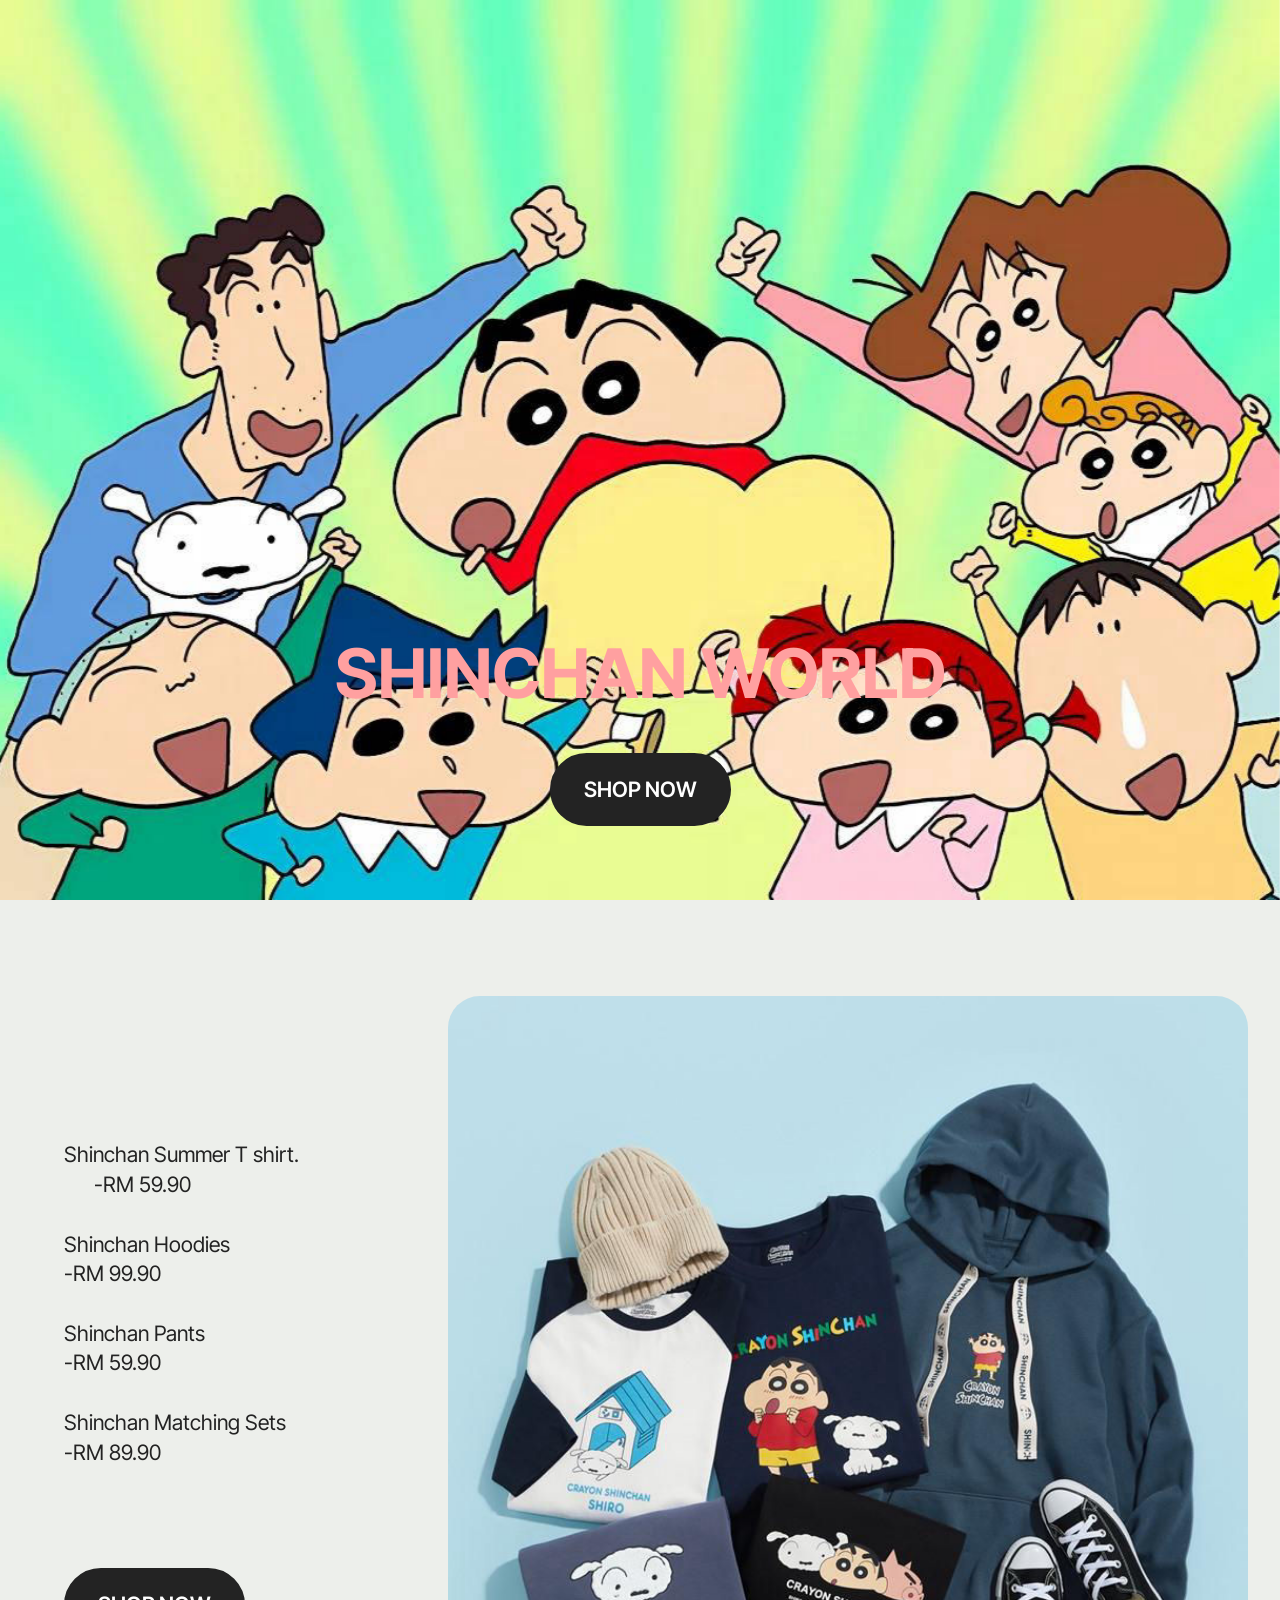
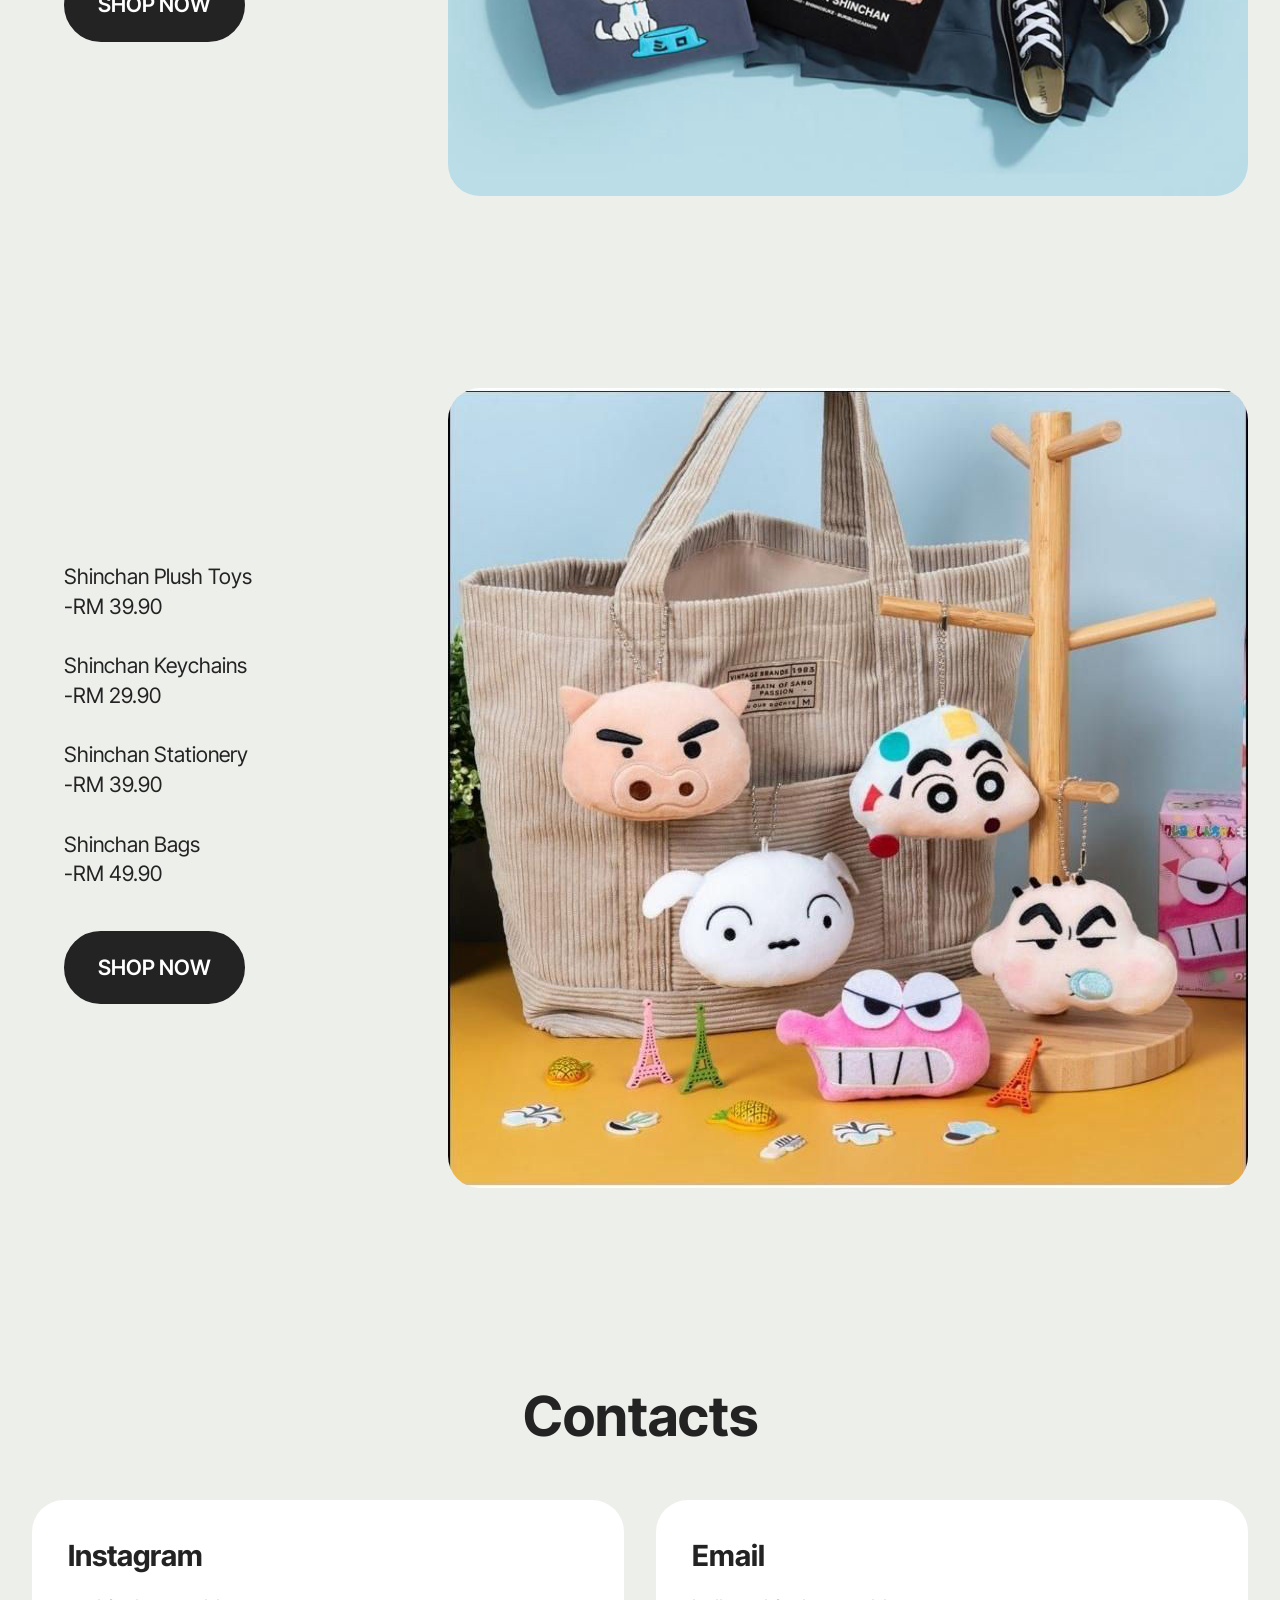
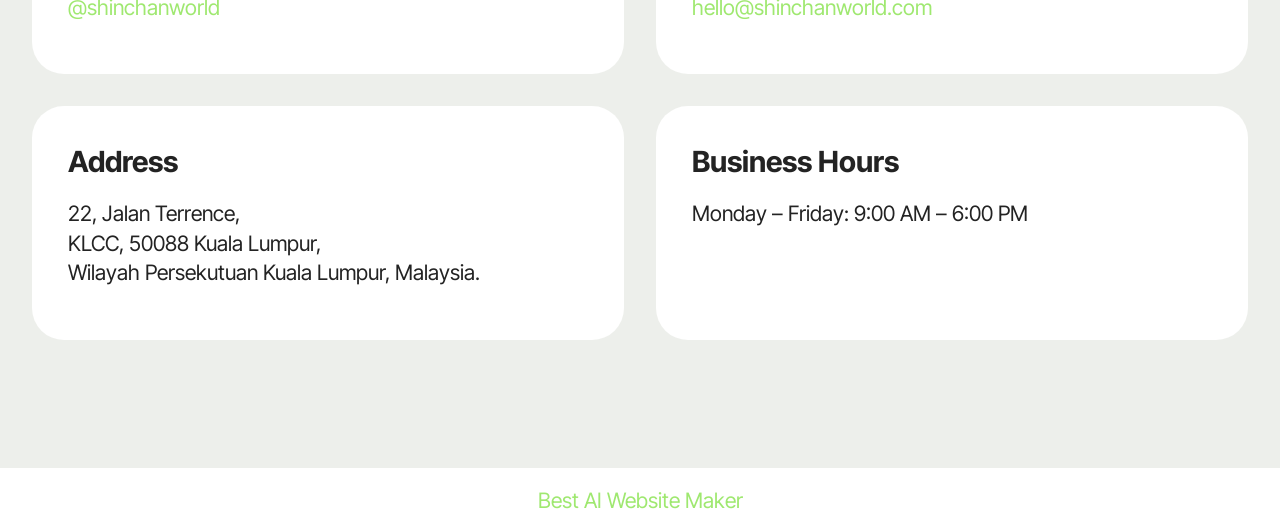
==== commit 4b84b0e4: "create github pages" ====
--- a/page1.html
+++ b/page1.html
@@ -10,13 +10,13 @@
   <meta name="description" content="">
   
   
-  <title>蜡笔小新</title>
+  <title>Shinchan Pop</title>
   <link rel="stylesheet" href="assets/bootstrap/css/bootstrap.min.css">
   <link rel="stylesheet" href="assets/parallax/jarallax.css">
   <link rel="stylesheet" href="assets/theme/css/style.css">
   <link rel="preload" href="https://fonts.googleapis.com/css?family=Inter+Tight:100,200,300,400,500,600,700,800,900,100i,200i,300i,400i,500i,600i,700i,800i,900i&display=swap" as="style" onload="this.onload=null;this.rel='stylesheet'">
   <noscript><link rel="stylesheet" href="https://fonts.googleapis.com/css?family=Inter+Tight:100,200,300,400,500,600,700,800,900,100i,200i,300i,400i,500i,600i,700i,800i,900i&display=swap"></noscript>
-  <link rel="preload" as="style" href="assets/mobirise/css/mbr-additional.css?v=cLfAwu"><link rel="stylesheet" href="assets/mobirise/css/mbr-additional.css?v=cLfAwu" type="text/css">
+  <link rel="preload" as="style" href="assets/mobirise/css/mbr-additional.css?v=sBKv6l"><link rel="stylesheet" href="assets/mobirise/css/mbr-additional.css?v=sBKv6l" type="text/css">
 
   
   
@@ -147,7 +147,7 @@
             </div>
         </div>
     </div>
-</section><section class="display-7" style="padding: 0;align-items: center;justify-content: center;flex-wrap: wrap;    align-content: center;display: flex;position: relative;height: 4rem;"><a href="https://mobiri.se/5185870" style="flex: 1 1;height: 4rem;position: absolute;width: 100%;z-index: 1;"><img alt="" style="height: 4rem;" src="[data-uri]"></a><p style="margin: 0;text-align: center;" class="display-7">&#8204;</p><a style="z-index:1" href="https://mobirise.com/builder/ai-website-generator.html">AI Website Generator</a></section><script src="assets/bootstrap/js/bootstrap.bundle.min.js"></script>  <script src="assets/parallax/jarallax.js"></script>  <script src="assets/smoothscroll/smooth-scroll.js"></script>  <script src="assets/ytplayer/index.js"></script>  <script src="assets/theme/js/script.js"></script>  
+</section><section class="display-7" style="padding: 0;align-items: center;justify-content: center;flex-wrap: wrap;    align-content: center;display: flex;position: relative;height: 4rem;"><a href="https://mobiri.se/5185870" style="flex: 1 1;height: 4rem;position: absolute;width: 100%;z-index: 1;"><img alt="" style="height: 4rem;" src="[data-uri]"></a><p style="margin: 0;text-align: center;" class="display-7">&#8204;</p><a style="z-index:1" href="https://mobirise.com/builder/ai-website-maker.html">Best AI Website Maker</a></section><script src="assets/bootstrap/js/bootstrap.bundle.min.js"></script>  <script src="assets/parallax/jarallax.js"></script>  <script src="assets/smoothscroll/smooth-scroll.js"></script>  <script src="assets/ytplayer/index.js"></script>  <script src="assets/theme/js/script.js"></script>  
   
   
 </body>
